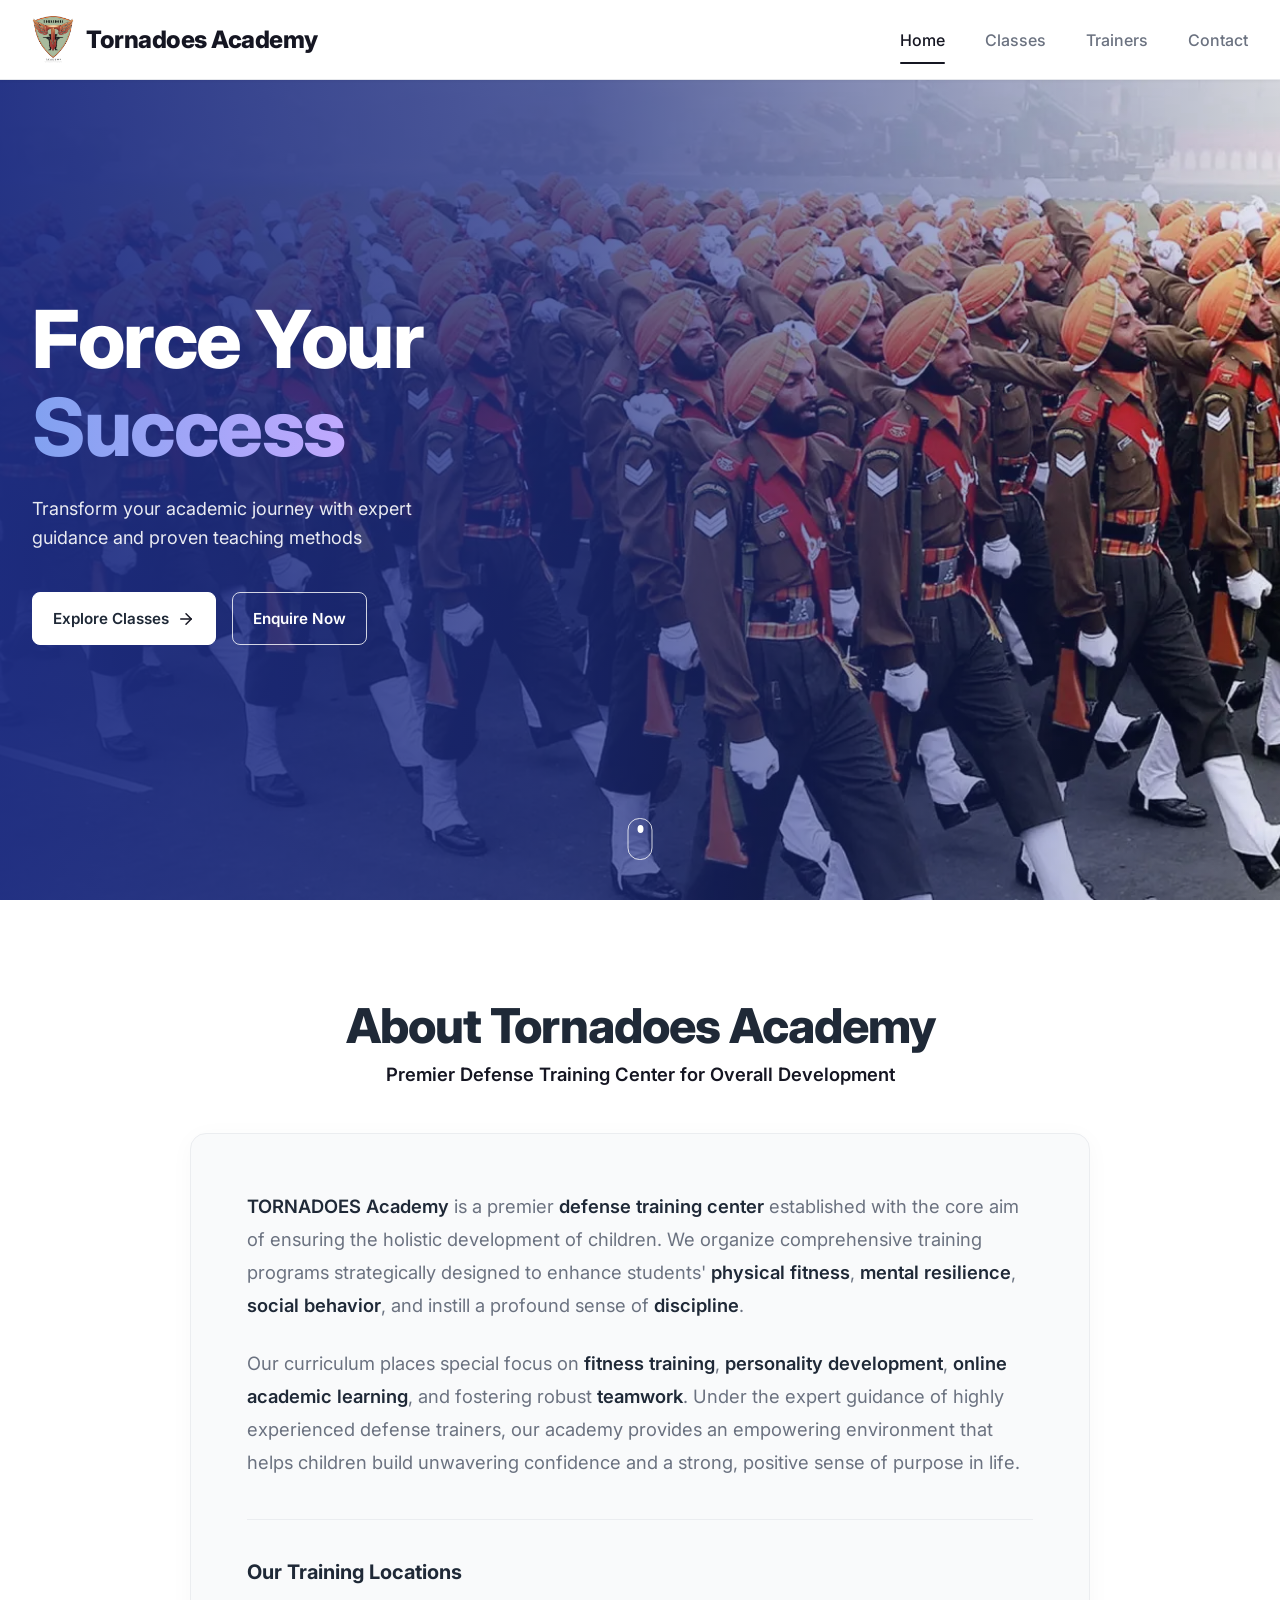
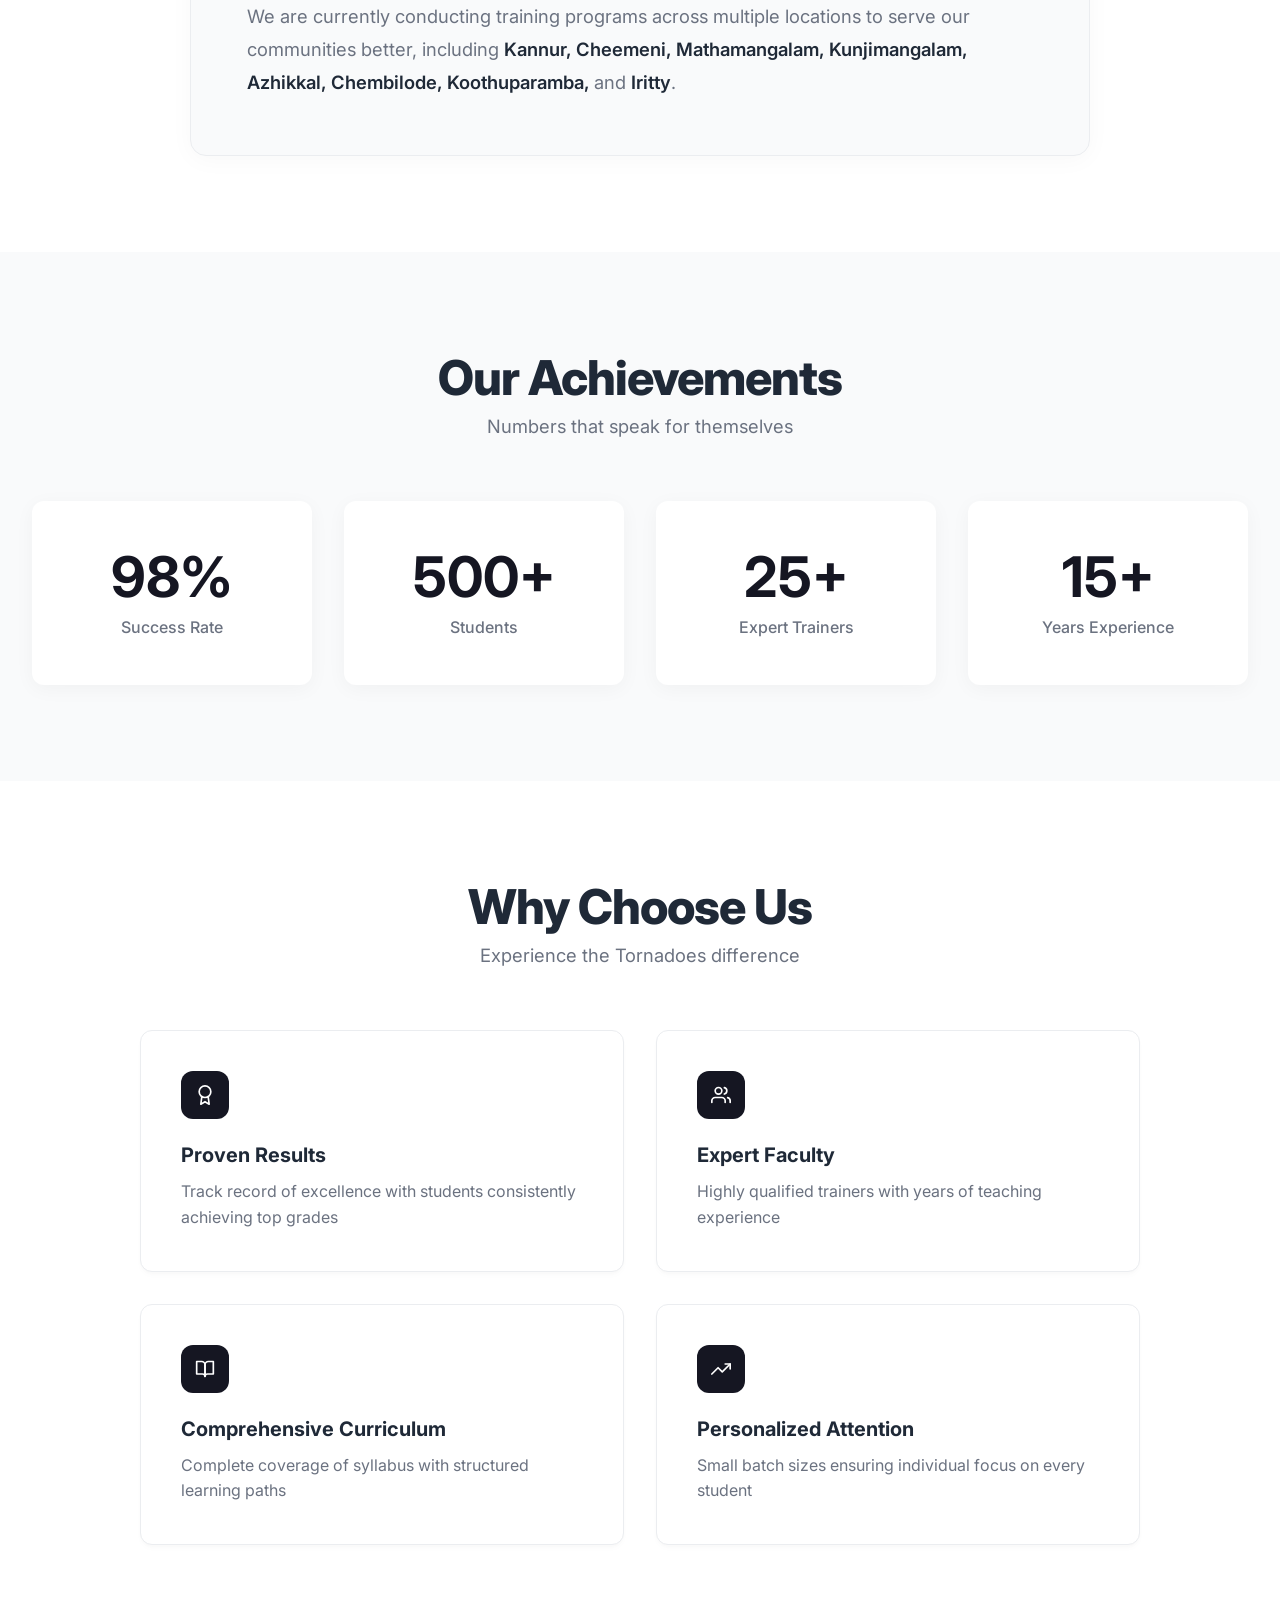
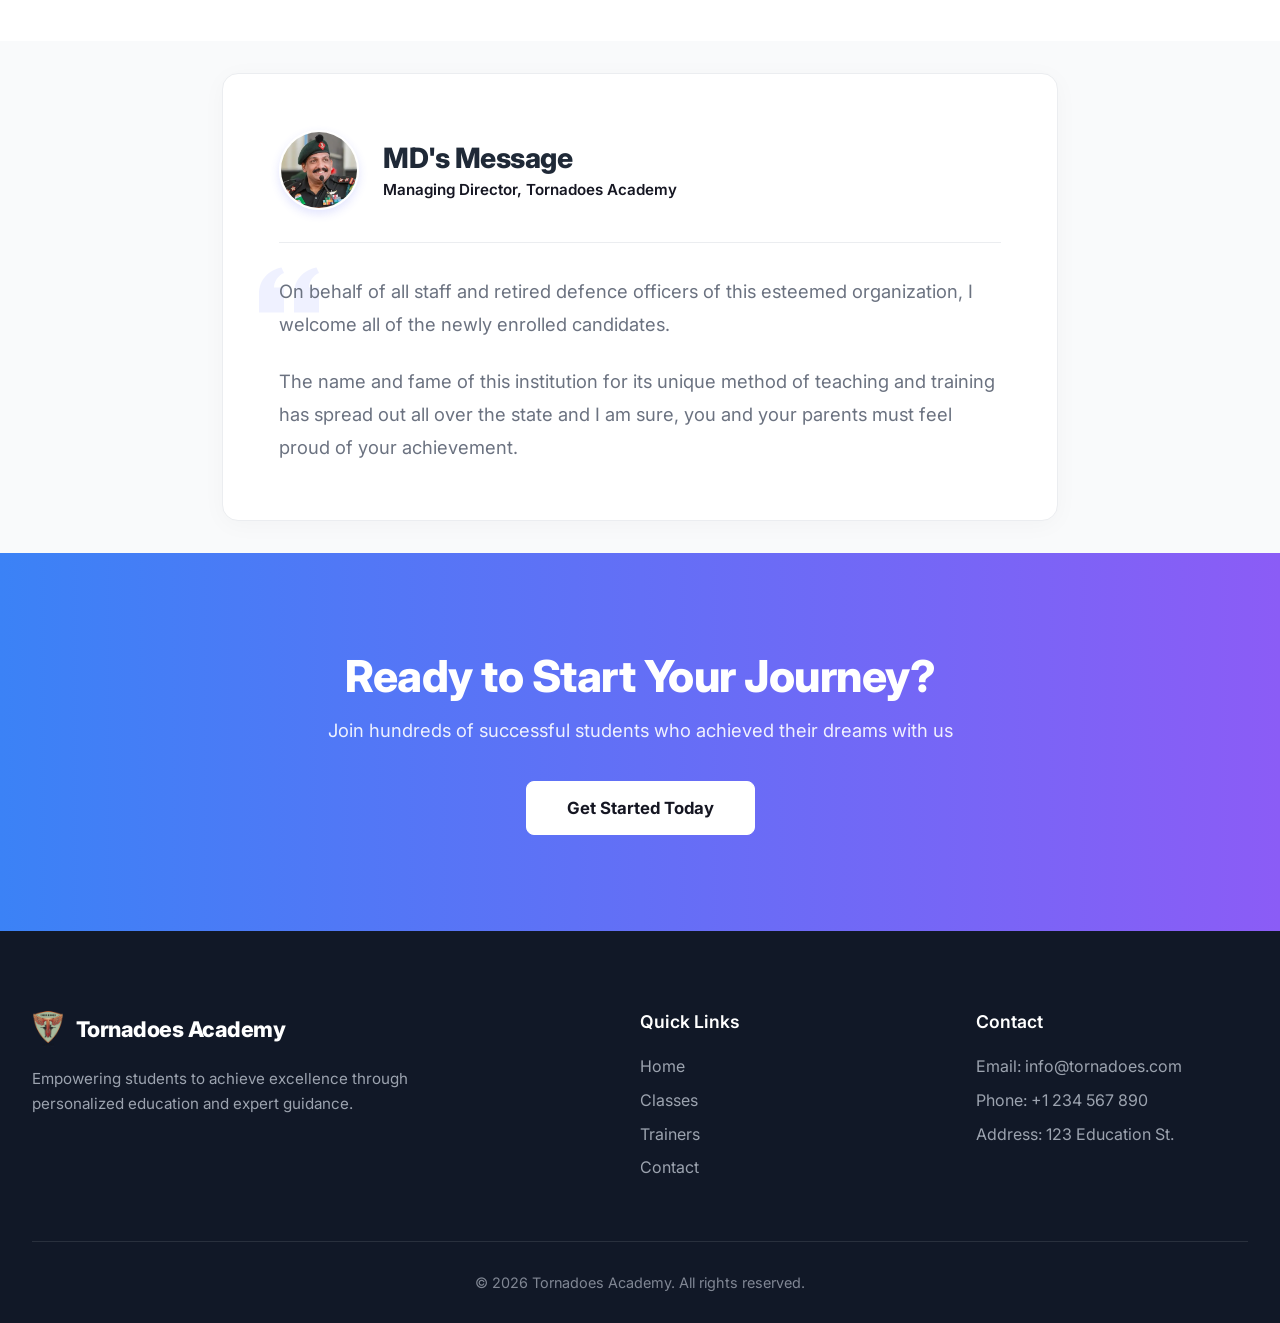
==== index.html @ a100f568 "Tornadoes academy home classes trainers pages" ====
<!DOCTYPE html>
<html lang="en">
<head>
    <meta charset="UTF-8">
    <meta name="viewport" content="width=device-width, initial-scale=1.0">
    <title>Tornadoes Academy</title>
    <link rel="shortcut icon" href="assets/images/Tornadoes-logo.png" type="image/x-icon">
    <!-- Google Fonts for modern typography -->
    <link href="https://fonts.googleapis.com/css2?family=Inter:wght@400;500;600;700&display=swap" rel="stylesheet">
    <link rel="stylesheet" href="assets/css/style.css">
</head>
<body>
    <header class="header">
        <div class="header-container">
            <!-- Logo Section -->
            <a href="#" class="logo">
                <img src="assets/images/Tornadoes-logo.png" alt="Tornadoes Academy Logo" class="logo-img">
                <span class="logo-text">Tornadoes Academy</span>
            </a>

            <!-- Navigation -->
            <nav class="nav-menu">
                <a href="/" class="nav-link active">Home</a>
                <a href="/classes.html" class="nav-link">Classes</a>
                <a href="/trainers.html" class="nav-link">Trainers</a>
                <a href="/contact.html" class="nav-link">Contact</a>
            </nav>

            <!-- Mobile Toggle -->
            <button class="mobile-menu-toggle" aria-label="Toggle Menu">
                <svg xmlns="http://www.w3.org/2000/svg" width="24" height="24" viewBox="0 0 24 24" fill="none" stroke="currentColor" stroke-width="2" stroke-linecap="round" stroke-linejoin="round" class="icon"><line x1="3" y1="12" x2="21" y2="12"></line><line x1="3" y1="6" x2="21" y2="6"></line><line x1="3" y1="18" x2="21" y2="18"></line></svg>
            </button>
        </div>
    </header>
    <main>
        <!-- Hero Section -->
        <section class="hero" style="background-image: linear-gradient(to right, rgba(30, 45, 130, 0.96) 0%, rgba(30, 45, 130, 0.75) 45%, rgba(30, 45, 130, 0.1) 100%), url('assets/images/home-banner.webp');">
            <div class="hero-container">
                <div class="hero-content">
                    <h1 class="hero-title">
                        Force Your<br>
                        <span class="text-gradient">Success</span>
                    </h1>
                    <p class="hero-subtitle">
                        Transform your academic journey with expert<br>
                        guidance and proven teaching methods
                    </p>
                    <div class="hero-actions">
                        <a href="#" class="btn btn-white">
                            Explore Classes
                            <svg xmlns="http://www.w3.org/2000/svg" width="18" height="18" viewBox="0 0 24 24" fill="none" stroke="currentColor" stroke-width="2" stroke-linecap="round" stroke-linejoin="round" class="icon"><path d="M5 12h14"/><path d="m12 5 7 7-7 7"/></svg>
                        </a>
                        <a href="#" class="btn btn-outline-white">Enquire Now</a>
                    </div>
                </div>
            </div>
            <div class="scroll-indicator">
                <div class="mouse"></div>
            </div>
        </section>

        <!-- About Us Section -->
        <section class="about-us" id="about">
            <div class="about-container">
                <div class="about-content">
                    <div class="about-header">
                        <h2>About Tornadoes Academy</h2>
                        <p>Premier Defense Training Center for Overall Development</p>
                    </div>
                    <div class="about-text">
                        <p><strong>TORNADOES Academy</strong> is a premier <strong>defense training center</strong> established with the core aim of ensuring the holistic development of children. We organize comprehensive training programs strategically designed to enhance students' <strong>physical fitness</strong>, <strong>mental resilience</strong>, <strong>social behavior</strong>, and instill a profound sense of <strong>discipline</strong>.</p>
                        <p>Our curriculum places special focus on <strong>fitness training</strong>, <strong>personality development</strong>, <strong>online academic learning</strong>, and fostering robust <strong>teamwork</strong>. Under the expert guidance of highly experienced defense trainers, our academy provides an empowering environment that helps children build unwavering confidence and a strong, positive sense of purpose in life.</p>
                        <div class="locations-box">
                            <h3>Our Training Locations</h3>
                            <p>We are currently conducting training programs across multiple locations to serve our communities better, including <strong>Kannur, Cheemeni, Mathamangalam, Kunjimangalam, Azhikkal, Chembilode, Koothuparamba,</strong> and <strong>Iritty</strong>.</p>
                        </div>
                    </div>
                </div>
            </div>
        </section>

        <!-- Achievements Section -->
        <section class="achievements">
            <div class="achievements-container">
                <div class="achievements-header">
                    <h2>Our Achievements</h2>
                    <p>Numbers that speak for themselves</p>
                </div>
                
                <div class="stats-grid">
                    <div class="stat-card">
                        <h3><span class="counter" data-target="98">0</span>%</h3>
                        <p>Success Rate</p>
                    </div>
                    <div class="stat-card">
                        <h3><span class="counter" data-target="500">0</span>+</h3>
                        <p>Students</p>
                    </div>
                    <div class="stat-card">
                        <h3><span class="counter" data-target="25">0</span>+</h3>
                        <p>Expert Trainers</p>
                    </div>
                    <div class="stat-card">
                        <h3><span class="counter" data-target="15">0</span>+</h3>
                        <p>Years Experience</p>
                    </div>
                </div>
            </div>
        </section>

        <!-- Why Choose Us Section -->
        <section class="features">
            <div class="features-container">
                <div class="features-header">
                    <h2>Why Choose Us</h2>
                    <p>Experience the Tornadoes difference</p>
                </div>
                
                <div class="features-grid">
                    <div class="feature-card">
                        <div class="feature-icon">
                            <svg xmlns="http://www.w3.org/2000/svg" width="20" height="20" viewBox="0 0 24 24" fill="none" stroke="currentColor" stroke-width="2" stroke-linecap="round" stroke-linejoin="round"><circle cx="12" cy="8" r="7"></circle><polyline points="8.21 13.89 7 23 12 20 17 23 15.79 13.88"></polyline></svg>
                        </div>
                        <h3>Proven Results</h3>
                        <p>Track record of excellence with students consistently achieving top grades</p>
                    </div>
                    
                    <div class="feature-card">
                        <div class="feature-icon">
                            <svg xmlns="http://www.w3.org/2000/svg" width="20" height="20" viewBox="0 0 24 24" fill="none" stroke="currentColor" stroke-width="2" stroke-linecap="round" stroke-linejoin="round"><path d="M17 21v-2a4 4 0 0 0-4-4H5a4 4 0 0 0-4 4v2"></path><circle cx="9" cy="7" r="4"></circle><path d="M23 21v-2a4 4 0 0 0-3-3.87"></path><path d="M16 3.13a4 4 0 0 1 0 7.75"></path></svg>
                        </div>
                        <h3>Expert Faculty</h3>
                        <p>Highly qualified trainers with years of teaching experience</p>
                    </div>
                    
                    <div class="feature-card">
                        <div class="feature-icon">
                            <svg xmlns="http://www.w3.org/2000/svg" width="20" height="20" viewBox="0 0 24 24" fill="none" stroke="currentColor" stroke-width="2" stroke-linecap="round" stroke-linejoin="round"><path d="M2 3h6a4 4 0 0 1 4 4v14a3 3 0 0 0-3-3H2z"></path><path d="M22 3h-6a4 4 0 0 0-4 4v14a3 3 0 0 1 3-3h7z"></path></svg>
                        </div>
                        <h3>Comprehensive Curriculum</h3>
                        <p>Complete coverage of syllabus with structured learning paths</p>
                    </div>
                    
                    <div class="feature-card">
                        <div class="feature-icon">
                            <svg xmlns="http://www.w3.org/2000/svg" width="20" height="20" viewBox="0 0 24 24" fill="none" stroke="currentColor" stroke-width="2" stroke-linecap="round" stroke-linejoin="round"><polyline points="23 6 13.5 15.5 8.5 10.5 1 18"></polyline><polyline points="17 6 23 6 23 12"></polyline></svg>
                        </div>
                        <h3>Personalized Attention</h3>
                        <p>Small batch sizes ensuring individual focus on every student</p>
                    </div>
                </div>
            </div>
        </section>

        <!-- MD's Message Section -->
        <section class="md-message">
            <div class="md-container">
                <div class="md-card">
                    <div class="md-header">
                        <img src="assets/images/manesh.webp" alt="Managing Director" class="md-avatar">
                        <div class="md-title">
                            <h2>MD's Message</h2>
                            <span>Managing Director, Tornadoes Academy</span>
                        </div>
                    </div>
                    <div class="md-content">
                        <svg class="quote-icon" xmlns="http://www.w3.org/2000/svg" width="60" height="60" viewBox="0 0 24 24" fill="currentColor"><path d="M14.017 21v-7.391c0-5.704 3.731-9.57 8.983-10.609l.995 2.151c-2.432.917-3.995 3.638-3.995 5.849h4v10h-9.983zm-14.017 0v-7.391c0-5.704 3.748-9.57 9-10.609l.996 2.151c-2.433.917-3.996 3.638-3.996 5.849h3.983v10h-9.983z"/></svg>
                        <p>On behalf of all staff and retired defence officers of this esteemed organization, I welcome all of the newly enrolled candidates.</p>
                        <p>The name and fame of this institution for its unique method of teaching and training has spread out all over the state and I am sure, you and your parents must feel proud of your achievement.</p>
                    </div>
                </div>
            </div>
        </section>

        <!-- CTA Section -->
        <section class="cta">
            <div class="cta-container">
                <h2>Ready to Start Your Journey?</h2>
                <p>Join hundreds of successful students who achieved their dreams with us</p>
                <a href="#" class="btn btn-white cta-btn">Get Started Today</a>
            </div>
        </section>
    </main>

    <!-- Footer Section -->
    <footer class="footer">
        <div class="footer-container">
            <div class="footer-grid">
                <!-- Branding -->
                <div class="footer-brand">
                    <a href="index.html" class="logo footer-logo">
                        <img src="assets/images/Tornadoes-logo.png" alt="Tornadoes Academy Logo" class="logo-img">
                        <span class="logo-text">Tornadoes Academy</span>
                    </a>
                    <p class="footer-desc">Empowering students to achieve excellence through personalized education and expert guidance.</p>
                </div>

                <!-- Quick Links -->
                <div class="footer-links">
                    <h4 class="footer-heading">Quick Links</h4>
                    <ul>
                        <li><a href="/">Home</a></li>
                        <li><a href="/classes.html">Classes</a></li>
                        <li><a href="/trainers.html">Trainers</a></li>
                        <li><a href="/contact.html">Contact</a></li>
                    </ul>
                </div>

                <!-- Contact Info -->
                <div class="footer-contact">
                    <h4 class="footer-heading">Contact</h4>
                    <ul>
                        <li>Email: info@tornadoes.com</li>
                        <li>Phone: +1 234 567 890</li>
                        <li>Address: 123 Education St.</li>
                    </ul>
                </div>
            </div>

            <!-- Copyright Divider -->
            <div class="footer-bottom">
                <p>&copy; 2026 Tornadoes Academy. All rights reserved.</p>
            </div>
        </div>
    </footer>

    <!-- Javascript for animations -->
    <script src="assets/js/script.js"></script>
</body>
</html>
---- assets/css/style.css ----
/* Base Styles */
:root {
    --primary-color: #151622; /* #3b4bf9 */
    --primary-hover: #2938d8;
    --text-dark: #1f2937;
    --text-light: #6b7280;
    --bg-white: #ffffff;
    --border-color: #e5e7eb;
    --header-height: 80px;
    --font-main: 'Inter', sans-serif;
}

* {
    margin: 0;
    padding: 0;
    box-sizing: border-box;
}

body {
    font-family: var(--font-main);
    color: var(--text-dark);
    background-color: #f9fafb; /* Light background for the body */
    /* Add some padding to see the sticky effect when scrolling */
    min-height: 200vh;
}

a {
    text-decoration: none;
    color: inherit;
}

/* Header Styles */
.header {
    position: fixed;
    top: 0;
    left: 0;
    width: 100%;
    height: var(--header-height);
    background-color: var(--bg-white);
    box-shadow: 0 1px 3px rgba(0, 0, 0, 0.05); /* Subtle shadow like in the image */
    z-index: 1000;
    border-bottom: 1px solid var(--border-color);
}

.header-container {
    max-width: 1280px;
    margin: 0 auto;
    padding: 0 2rem;
    height: 100%;
    display: flex;
    align-items: center;
    justify-content: space-between;
}

/* Logo */
.logo {
    display: flex;
    align-items: center;
    gap: 12px;
}

.logo-img {
    height: 48px;
    width: auto;
    border-radius: 8px; /* Soft edges for logo container if needed */
    object-fit: contain;
}

.logo-text {
    font-size: 1.5rem;
    font-weight: 800;
    color: var(--primary-color);
    letter-spacing: -0.5px;
}

/* Navigation Menu */
.nav-menu {
    display: flex;
    align-items: center;
    gap: 2.5rem;
}

.nav-link {
    font-size: 1rem;
    font-weight: 500;
    color: var(--text-light);
    position: relative;
    padding: 0.5rem 0;
    transition: color 0.2s ease;
}

.nav-link:hover {
    color: var(--text-dark);
}

.nav-link.active {
    color: var(--primary-color);
}

.nav-link.active::after {
    content: '';
    position: absolute;
    bottom: -6px; /* Offset for the underline as seen in the image */
    left: 0;
    width: 100%;
    height: 2px;
    background-color: var(--primary-color);
    border-radius: 2px;
}

/* Header Actions */
.header-actions {
    display: flex;
    align-items: center;
    gap: 1rem;
}

/* Buttons */
.btn {
    display: inline-flex;
    align-items: center;
    justify-content: center;
    padding: 1rem 1.25rem;
    font-size: 0.95rem;
    font-weight: 600;
    border-radius: 8px;
    transition: all 0.2s ease;
    cursor: pointer;
    gap: 8px; /* space between icon and text */
}

.btn-primary {
    background-color: var(--primary-color);
    color: white;
    border: 1px solid var(--primary-color);
    box-shadow: 0 2px 4px rgba(59, 75, 249, 0.2);
}

.btn-primary:hover {
    background-color: var(--primary-hover);
    border-color: var(--primary-hover);
    transform: translateY(-1px);
    box-shadow: 0 4px 6px rgba(59, 75, 249, 0.3);
}

.btn-outline {
    background-color: transparent;
    color: var(--primary-color);
    border: 1px solid var(--primary-color);
}

.btn-outline:hover {
    background-color: rgba(59, 75, 249, 0.05); /* Light blue tint */
}

.icon {
    display: inline-block;
}

/* ==================== PAGE HEADER SECTION ==================== */
.page-header {
    margin-top: var(--header-height);
    padding: 6rem 0 5rem;
    background-color: #f9fafb;
    text-align: center;
}

.page-header-container {
    max-width: 1280px;
    margin: 0 auto;
    padding: 0 2rem;
}

.page-title {
    font-size: 3.5rem;
    font-weight: 800;
    color: var(--primary-color);
    margin-bottom: 0.75rem;
    letter-spacing: -1px;
}

.page-subtitle {
    font-size: 1.15rem;
    color: var(--text-light);
    margin-bottom: 2rem;
}

.breadcrumb {
    display: inline-flex;
    align-items: center;
    gap: 0.75rem;
    font-size: 0.85rem;
    font-weight: 600;
    letter-spacing: 0.5px;
    text-transform: uppercase;
}

.breadcrumb a {
    color: #f97316; /* Orange color */
    transition: color 0.2s ease;
}

.breadcrumb a:hover {
    color: #ea580c;
}

.breadcrumb .separator {
    color: var(--text-light);
    font-size: 1.25rem;
    line-height: 1;
    margin: 0 0.25rem;
}

.breadcrumb .current {
    color: var(--primary-color);
}

/* ==================== PAGE BANNER SECTION ==================== */
.page-banner {
    margin-top: var(--header-height);
    padding: 8rem 0;
    position: relative;
    background-size: cover;
    background-position: center;
    background-repeat: no-repeat;
    text-align: center;
    color: white;
}

.page-banner-container {
    max-width: 1280px;
    margin: 0 auto;
    padding: 0 2rem;
    position: relative;
    z-index: 1;
    text-align: start;
}

.page-banner-title {
    font-size: 4rem;
    font-weight: 800;
    margin-bottom: 0.75rem;
    letter-spacing: -1px;
}

.page-banner-subtitle {
    font-size: 1.25rem;
    font-weight: 400;
    color: rgba(255, 255, 255, 0.9);
}

/* ==================== TRAINER STATS SECTION ==================== */
.trainer-stats {
    background: linear-gradient(90deg, #3b82f6, #8b5cf6);
    padding: 4.5rem 0;
    color: white;
}

.trainer-stats-container {
    max-width: 1000px;
    margin: 0 auto;
    padding: 0 2rem;
}

.stats-grid-3 {
    display: grid;
    grid-template-columns: repeat(3, 1fr);
    gap: 2rem;
    text-align: center;
}

.stat-item {
    display: flex;
    flex-direction: column;
    align-items: center;
}

.stat-icon-wrapper {
    width: 64px;
    height: 64px;
    border-radius: 50%;
    background-color: rgba(255, 255, 255, 0.2);
    display: flex;
    align-items: center;
    justify-content: center;
    margin-bottom: 1.25rem;
}

.stat-icon-wrapper svg {
    color: white;
}

.stat-item h3 {
    font-size: 3rem;
    font-weight: 800;
    margin-bottom: 0.25rem;
    line-height: 1;
}

.stat-item p {
    font-size: 1rem;
    font-weight: 500;
    color: rgba(255, 255, 255, 0.9);
}

/* ==================== FACULTY SECTION ==================== */
.faculty-section {
    padding: 6rem 0;
    background-color: #f9fafb;
}

.faculty-container {
    max-width: 1280px;
    margin: 0 auto;
    padding: 0 2rem;
}

.faculty-header {
    text-align: center;
    margin-bottom: 4rem;
}

.faculty-header h2 {
    font-size: 3rem;
    font-weight: 800;
    color: var(--text-dark);
    margin-bottom: 0.5rem;
    letter-spacing: -1px;
}

.faculty-header p {
    font-size: 1.15rem;
    color: var(--text-light);
}

.faculty-grid {
    display: grid;
    grid-template-columns: repeat(3, 1fr);
    gap: 2.5rem;
}

.faculty-card {
    background-color: #ffffff;
    border-radius: 12px;
    overflow: hidden;
    box-shadow: 0 4px 20px rgba(0, 0, 0, 0.05);
    border: 1px solid #ebedf0;
    transition: transform 0.3s ease, box-shadow 0.3s ease;
}

.faculty-card:hover {
    transform: translateY(-5px);
    box-shadow: 0 10px 25px rgba(0, 0, 0, 0.08);
}

.faculty-image-wrapper {
    position: relative;
    height: 240px;
    width: 100%;
}

.faculty-image-wrapper img {
    width: 100%;
    height: 100%;
    object-fit: cover;
}

.image-overlay {
    position: absolute;
    bottom: 0;
    left: 0;
    width: 100%;
    height: 50%;
    background: linear-gradient(to top, rgba(0,0,0,0.6) 0%, rgba(0,0,0,0) 100%);
}

.subject-badge {
    position: absolute;
    bottom: 1.25rem;
    left: 1.5rem;
    background-color: #ffffff;
    color: var(--primary-color);
    padding: 0.35rem 1rem;
    border-radius: 20px;
    font-size: 0.85rem;
    font-weight: 600;
    z-index: 10;
}

.faculty-info {
    padding: 2rem 1.5rem;
}

.faculty-info h3 {
    font-size: 1.35rem;
    font-weight: 800;
    color: var(--text-dark);
    margin-bottom: 0.25rem;
}

.faculty-info .qualification {
    font-size: 0.9rem;
    color: var(--text-light);
    margin-bottom: 1.5rem;
}

.faculty-highlights {
    list-style: none;
    display: flex;
    flex-direction: column;
    gap: 0.75rem;
}

.faculty-highlights li {
    display: flex;
    align-items: flex-start;
    gap: 0.75rem;
}

.highlight-icon {
    color: var(--primary-color);
    margin-top: 2px;
    flex-shrink: 0;
}

.faculty-highlights span {
    font-size: 0.85rem;
    color: var(--text-light);
}

/* ==================== COURSES SECTION ==================== */
.courses-section {
    padding: 4rem 0 6rem;
    background-color: #ffffff;
}

.courses-container {
    max-width: 1000px;
    margin: 0 auto;
    padding: 0 2rem;
}

.course-card {
    background-color: #ffffff;
    border-radius: 12px;
    padding: 3.5rem;
    box-shadow: 0 4px 25px 0px rgb(0 0 0 / 12%);
}

.course-title {
    font-size: 1.75rem;
    font-weight: 800;
    color: var(--text-dark);
    margin-bottom: 0.5rem;
}

.course-subtitle {
    font-size: 1rem;
    color: var(--text-light);
    margin-bottom: 2rem;
}

.course-highlight {
    background-color: #f0f7ff;
    border-left: 3px solid #3b82f6;
    padding: 1.5rem 2rem;
    border-radius: 4px 8px 8px 4px;
    margin-bottom: 3rem;
}

.course-highlight p {
    font-style: italic;
    color: var(--text-dark);
    font-size: 0.95rem;
    line-height: 1.7;
}

.course-details-wrapper {
    background-color: #f9fafb;
    border-radius: 12px;
    padding: 2.5rem;
    border: 1px solid #ebedf0;
}

.details-tab {
    margin-bottom: 2rem;
}

.details-tab h3 {
    display: inline-block;
    font-size: 1.15rem;
    font-weight: 700;
    color: var(--text-dark);
    padding-bottom: 0.5rem;
    border-bottom: 2px solid #ea580c; /* Orange border */
}

.details-content {
    display: flex;
    flex-direction: column;
    gap: 1rem;
}

.detail-item {
    background-color: #ffffff;
    border: 1px solid #ebedf0;
    border-radius: 8px;
    padding: 1.5rem;
    box-shadow: 0 2px 8px rgba(0,0,0,0.01);
}

.detail-item .primary-detail {
    font-size: 0.95rem;
    color: var(--text-dark);
    margin-bottom: 0.75rem;
}

.detail-item .primary-detail strong {
    color: #3b82f6; /* Blue text */
}

.detail-item .secondary-detail {
    font-size: 0.85rem;
    color: var(--text-light);
    padding-left: 1.25rem;
    border-left: 2px solid #e5e7eb;
}

/* ==================== ELIGIBILITY SECTION ==================== */
.eligibility-section {
    padding: 2rem 0;
    background-color: #f9fafb;
}

.eligibility-container {
    max-width: 1000px;
    margin: 0 auto;
    padding: 0 2rem;
}

.eligibility-category {
    margin-bottom: 4rem;
}

.category-header {
    display: flex;
    align-items: center;
    margin-bottom: 1.5rem;
}

.category-header h2 {
    font-size: 2rem;
    font-weight: 800;
    color: #ea580c; /* Orange color */
    padding-left: 1.25rem;
    position: relative;
    letter-spacing: -0.5px;
}

.category-header h2::before {
    content: '';
    position: absolute;
    left: 0;
    top: 50%;
    transform: translateY(-50%);
    height: 70%;
    width: 4px;
    background-color: #ea580c;
    border-radius: 2px;
}

.table-responsive {
    width: 100%;
    overflow-x: auto;
    background-color: #ffffff;
    border-radius: 12px;
    box-shadow: 0 4px 25px 0px rgb(0 0 0 / 12%);
    border: 1px solid #ebedf0;
}

.eligibility-table {
    width: 100%;
    border-collapse: collapse;
    min-width: 700px;
}

.eligibility-table th {
    background-color: #f97316; /* Orange header background */
    color: #ffffff;
    text-align: left;
    padding: 1.25rem 1.5rem;
    font-weight: 600;
    font-size: 0.95rem;
}

.eligibility-table th:first-child {
    border-top-left-radius: 12px;
    width: 30%;
}

.eligibility-table th:last-child {
    border-top-right-radius: 12px;
}

.eligibility-table td {
    padding: 1.25rem 1.5rem;
    border-bottom: 1px solid #ebedf0;
    color: var(--text-dark);
    font-size: 0.8rem;
    background-color: #ffffff;
}

.eligibility-table tbody tr:last-child td {
    border-bottom: none;
}

.eligibility-table tbody tr:last-child td:first-child {
    border-bottom-left-radius: 12px;
}

.eligibility-table tbody tr:last-child td:last-child {
    border-bottom-right-radius: 12px;
}

.eligibility-table td strong {
    font-weight: 700;
    color: var(--text-dark);
}

.eligibility-table td span {
    color: var(--text-light);
    font-size: 0.85rem;
}

/* ==================== MEDICAL SECTION ==================== */
.medical-section {
    padding: 3rem 0;
    background-color: #ffffff;
}

.medical-container {
    max-width: 1000px;
    margin: 0 auto;
    padding: 0 2rem;
}

.medical-header h2 {
    color: var(--text-dark);
}

.medical-header h2::before {
    background-color: #3b82f6; /* Blue bar */
}

.medical-card {
    background-color: #ffffff;
    border-radius: 12px;
    padding: 3rem;
    box-shadow: 0 4px 25px 0px rgb(0 0 0 / 12%);
    border: 1px solid #ebedf0;
}

.medical-list {
    list-style: none;
    display: flex;
    flex-direction: column;
    gap: 1.5rem;
}

.medical-list li {
    display: flex;
    align-items: flex-start;
    gap: 1.25rem;
}

.list-number {
    display: flex;
    align-items: center;
    justify-content: center;
    width: 36px;
    height: 36px;
    min-width: 36px;
    background-color: #3b4bf9; /* Primary blue color */
    color: #ffffff;
    border-radius: 50%;
    font-size: 1rem;
    font-weight: 600;
}

.medical-list p {
    font-size: 0.95rem;
    color: var(--text-dark);
    line-height: 1.6;
    margin-top: 6px;
}

/* ==================== HERO SECTION ==================== */
.hero {
    position: relative;
    width: 100%;
    min-height: calc(100vh - var(--header-height));
    margin-top: var(--header-height);
    background-size: cover;
    background-position: center;
    background-repeat: no-repeat;
    display: flex;
    align-items: center;
}

.hero-container {
    max-width: 1280px;
    margin: 0 auto;
    padding: 0 2rem;
    width: 100%;
    position: relative;
}

.hero-content {
    max-width: 650px;
    color: white;
    /* Move slightly up to balance the scroll indicator visually */
    transform: translateY(-20px);
}

.hero-badge {
    display: inline-block;
    padding: 0.5rem 1.25rem;
    background-color: rgba(255, 255, 255, 0.15);
    border-radius: 20px;
    font-size: 0.85rem;
    font-weight: 500;
    margin-bottom: 2rem;
    backdrop-filter: blur(4px);
    -webkit-backdrop-filter: blur(4px);
    border: 1px solid rgba(255, 255, 255, 0.1);
}

.hero-title {
    font-size: 5rem;
    line-height: 1.1;
    font-weight: 800;
    margin-bottom: 1.5rem;
    letter-spacing: -1.5px;
}

.text-gradient {
    /* Gentle light blue to soft purple gradient for "Success" */
    background: linear-gradient(90deg, #81a1f0, #c0a9fe);
    -webkit-background-clip: text;
    -webkit-text-fill-color: transparent;
    background-clip: text;
}

.hero-subtitle {
    font-size: 1.125rem;
    line-height: 1.6;
    color: rgba(255, 255, 255, 0.9);
    margin-bottom: 2.5rem;
    font-weight: 400;
}

.hero-actions {
    display: flex;
    align-items: center;
    gap: 1rem;
}

/* Hero Variant Buttons */
.btn-white {
    background-color: white;
    color: var(--text-dark);
    border: 1px solid white;
}

.btn-white:hover {
    background-color: #f3f4f6;
    border-color: #f3f4f6;
    transform: translateY(-2px);
    box-shadow: 0 4px 12px rgba(0, 0, 0, 0.1);
}

.btn-white .icon {
    color: var(--primary-color);
    transition: transform 0.2s ease;
}

.btn-white:hover .icon {
    transform: translateX(4px);
}

.btn-outline-white {
    background-color: transparent;
    color: white;
    border: 1px solid rgba(255, 255, 255, 0.8);
}

.btn-outline-white:hover {
    background-color: white;
    border-color: white;
    color: var(--text-dark);
}

/* Scroll Mouse Indicator */
.scroll-indicator {
    position: absolute;
    bottom: 2.5rem;
    left: 50%;
    transform: translateX(-50%);
    display: flex;
    justify-content: center;
}

.mouse {
    width: 25px;
    height: 42px;
    border: 1.5px solid rgba(255, 255, 255, 0.8);
    border-radius: 12px;
    position: relative;
    animation: bounce 2s infinite;
}

.mouse::before {
    content: '';
    position: absolute;
    top: 6px;
    left: 50%;
    transform: translateX(-50%);
    width: 6px;
    height: 8px;
    background-color: rgba(255, 255, 255, 1);
    border-radius: 50%;
    animation: scroll 2s infinite cubic-bezier(0.15, 0.41, 0.69, 0.94);
}

@keyframes scroll {
    0% { transform: translate(-50%, 0); opacity: 1; }
    50% { transform: translate(-50%, 5px); opacity: 0.5; }
    100% { transform: translate(-50%, 0); opacity: 1; }
}

@keyframes bounce {
    0% { transform: translateY(0); }
    50% { transform: translateY(5px); }
    100% { transform: translateY(0); }
}

/* ==================== ABOUT US SECTION ==================== */
.about-us {
    padding: 6rem 0;
    background-color: #ffffff;
}

.about-container {
    max-width: 1280px;
    margin: 0 auto;
    padding: 0 2rem;
    width: 100%;
}

.about-content {
    max-width: 900px;
    margin: 0 auto;
}

.about-header {
    text-align: center;
    margin-bottom: 3rem;
}

.about-header h2 {
    font-size: 3rem;
    font-weight: 800;
    color: var(--text-dark);
    margin-bottom: 0.5rem;
    letter-spacing: -1px;
}

.about-header p {
    font-size: 1.15rem;
    color: var(--primary-color);
    font-weight: 600;
}

.about-text {
    background-color: #f9fafb;
    border-radius: 16px;
    padding: 3.5rem;
    border: 1px solid #ebedf0;
    box-shadow: 0 4px 25px rgba(0, 0, 0, 0.03);
}

.about-text p {
    font-size: 1.15rem;
    color: var(--text-light);
    line-height: 1.8;
    margin-bottom: 1.5rem;
}

.about-text strong {
    color: var(--text-dark);
    font-weight: 600;
}

.locations-box {
    margin-top: 2.5rem;
    padding-top: 2.5rem;
    border-top: 1px solid #ebedf0;
}

.locations-box h3 {
    font-size: 1.25rem;
    color: var(--text-dark);
    margin-bottom: 1rem;
    font-weight: 700;
}

.locations-box p {
    margin-bottom: 0;
}

/* ==================== ACHIEVEMENTS SECTION ==================== */
.achievements {
    padding: 6rem 0;
}

.achievements-container {
    max-width: 1280px;
    margin: 0 auto;
    padding: 0 2rem;
    width: 100%;
}

.achievements-header {
    text-align: center;
    margin-bottom: 4rem;
}

.achievements-header h2 {
    font-size: 3rem;
    font-weight: 800;
    color: var(--text-dark);
    margin-bottom: 0.5rem;
    letter-spacing: -1px;
}

.achievements-header p {
    font-size: 1.15rem;
    color: var(--text-light);
}

.stats-grid {
    display: grid;
    grid-template-columns: repeat(4, 1fr);
    gap: 2rem;
}

.stat-card {
    background-color: #ffffff;
    border-radius: 12px;
    padding: 3rem 2rem;
    text-align: center;
    box-shadow: 0 4px 20px rgba(0, 0, 0, 0.04);
    transition: transform 0.3s ease, box-shadow 0.3s ease;
}

.stat-card:hover {
    transform: translateY(-5px);
    box-shadow: 0 10px 30px rgba(0, 0, 0, 0.08);
}

.stat-card h3 {
    font-size: 3.5rem;
    font-weight: 700;
    color: var(--primary-color);
    margin-bottom: 0.75rem;
    line-height: 1;
}

.stat-card p {
    font-size: 1rem;
    color: var(--text-light);
    font-weight: 500;
}

/* ==================== FEATURES SECTION ==================== */
.features {
    padding: 6rem 0;
    background-color: #ffffff;
}

.features-container {
    max-width: 1280px;
    margin: 0 auto;
    padding: 0 2rem;
    width: 100%;
}

.features-header {
    text-align: center;
    margin-bottom: 4rem;
}

.features-header h2 {
    font-size: 3rem;
    font-weight: 800;
    color: var(--text-dark);
    margin-bottom: 0.5rem;
    letter-spacing: -1px;
}

.features-header p {
    font-size: 1.15rem;
    color: var(--text-light);
}

.features-grid {
    display: grid;
    grid-template-columns: repeat(2, 1fr);
    gap: 2rem;
    max-width: 1000px;
    margin: 0 auto;
}

.feature-card {
    background-color: #ffffff;
    border: 1px solid #ebedf0;
    border-radius: 12px;
    padding: 2.5rem;
    box-shadow: 0 4px 6px -1px rgba(0, 0, 0, 0.02), 0 2px 4px -1px rgba(0, 0, 0, 0.02);
    transition: transform 0.3s ease, box-shadow 0.3s ease;
}

.feature-card:hover {
    transform: translateY(-5px);
    box-shadow: 0 10px 15px -3px rgba(0, 0, 0, 0.05), 0 4px 6px -2px rgba(0, 0, 0, 0.02);
}

.feature-icon {
    width: 48px;
    height: 48px;
    background-color: var(--primary-color);
    color: white;
    border-radius: 12px;
    display: flex;
    align-items: center;
    justify-content: center;
    margin-bottom: 1.5rem;
}

.feature-card h3 {
    font-size: 1.25rem;
    font-weight: 700;
    color: var(--text-dark);
    margin-bottom: 0.75rem;
}

.feature-card p {
    font-size: 1rem;
    color: var(--text-light);
    line-height: 1.6;
}

/* ==================== MD'S MESSAGE SECTION ==================== */
.md-message {
    padding: 2rem 0;
    background-color: #f9fafb; /* Separation from white features section */
}

.md-container {
    max-width: 900px;
    margin: 0 auto;
    padding: 0 2rem;
}

.md-card {
    background-color: #ffffff;
    border-radius: 16px;
    padding: 3.5rem;
    box-shadow: 0 4px 25px rgba(0, 0, 0, 0.03);
    border: 1px solid #ebedf0;
}

.md-header {
    display: flex;
    align-items: center;
    gap: 1.5rem;
    margin-bottom: 2rem;
    border-bottom: 1px solid #ebedf0;
    padding-bottom: 2rem;
}

.md-avatar {
    width: 80px;
    height: 80px;
    border-radius: 50%;
    object-fit: cover;
    box-shadow: 0 4px 10px rgba(59, 75, 249, 0.15);
    border: 2px solid white;
}

.md-title h2 {
    font-size: 1.75rem;
    font-weight: 800;
    color: var(--text-dark);
    margin-bottom: 0.25rem;
    letter-spacing: -0.5px;
}

.md-title span {
    font-size: 0.95rem;
    color: var(--primary-color);
    font-weight: 600;
}

.md-content {
    position: relative;
}

.quote-icon {
    position: absolute;
    top: -15px;
    left: -20px;
    color: rgba(59, 75, 249, 0.08);
    z-index: 0;
}

.md-content p {
    font-size: 1.15rem;
    color: var(--text-light);
    line-height: 1.8;
    margin-bottom: 1.5rem;
    position: relative;
    z-index: 1;
}

.md-content p:last-child {
    margin-bottom: 0;
}

/* ==================== CTA SECTION ==================== */
.cta {
    padding: 6rem 0;
    /* Vibrant blue-purple gradient */
    background: linear-gradient(90deg, #3b82f6, #8b5cf6);
    color: white;
    text-align: center;
}

.cta-container {
    max-width: 800px;
    margin: 0 auto;
    padding: 0 2rem;
}

.cta h2 {
    font-size: 2.75rem;
    font-weight: 800;
    margin-bottom: 1rem;
    letter-spacing: -0.5px;
}

.cta p {
    font-size: 1.15rem;
    margin-bottom: 2.5rem;
    color: rgba(255, 255, 255, 0.9);
}

.cta-btn {
    border-radius: 8px;
    padding: 1rem 2.5rem;
    font-weight: 700;
    font-size: 1.05rem;
    display: inline-flex;
    color: var(--primary-color);
}

.cta-btn:hover {
    transform: translateY(-3px);
    box-shadow: 0 10px 15px -3px rgba(0, 0, 0, 0.2);
}

.cta-orange {
    background: linear-gradient(90deg, #ea580c, #dc2626); /* Orange to Red */
}

.cta-orange .cta-btn {
    color: #ea580c;
}

.cta-orange .btn-white .icon {
    color: #ea580c;
}

/* ==================== CTA LIGHT SECTION ==================== */
.cta-light {
    padding: 6rem 0;
    background-color: #ffffff;
    text-align: center;
}

.cta-light-container {
    max-width: 800px;
    margin: 0 auto;
    padding: 0 2rem;
}

.cta-light h2 {
    font-size: 2.75rem;
    font-weight: 800;
    color: var(--text-dark);
    margin-bottom: 1rem;
    letter-spacing: -0.5px;
}

.cta-light p {
    font-size: 1.15rem;
    color: var(--text-light);
    margin-bottom: 2.5rem;
}

.btn-gradient {
    background: linear-gradient(90deg, #3b82f6, #8b5cf6);
    color: white;
    border: none;
    box-shadow: 0 4px 15px rgba(59, 130, 246, 0.3);
}

.btn-gradient:hover {
    box-shadow: 0 6px 20px rgba(59, 130, 246, 0.4);
    color: white; /* Keep white on hover */
}

/* ==================== FOOTER SECTION ==================== */
.footer {
    background-color: #111827; /* very dark slate base */
    color: #9ca3af; /* muted gray */
    padding-top: 5rem;
}

.footer-container {
    max-width: 1280px;
    margin: 0 auto;
    padding: 0 2rem;
}

.footer-grid {
    display: grid;
    grid-template-columns: 2fr 1fr 1fr;
    gap: 4rem;
    padding-bottom: 4rem;
    border-bottom: 1px solid rgba(255, 255, 255, 0.1);
}

.footer-brand {
    display: flex;
    flex-direction: column;
}

.footer-logo {
    display: inline-flex;
    align-items: center;
    gap: 12px;
    margin-bottom: 1.25rem;
}

.footer-logo .logo-img {
    height: 36px;
}

.footer-logo .logo-text {
    font-size: 1.35rem;
    font-weight: 800;
    color: white;
    letter-spacing: -0.5px;
}

.footer-desc {
    font-size: 0.95rem;
    line-height: 1.6;
    max-width: 85%;
}

.footer-heading {
    color: white;
    font-size: 1.1rem;
    font-weight: 600;
    margin-bottom: 1.5rem;
}

.footer-links ul,
.footer-contact ul {
    list-style: none;
    display: flex;
    flex-direction: column;
    gap: 0.85rem;
}

.footer a {
    transition: color 0.2s ease;
    color: inherit;
}

.footer a:hover {
    color: white;
}

.footer-bottom {
    padding: 2rem 0;
    text-align: center;
    font-size: 0.9rem;
    color: rgba(156, 163, 175, 0.8);
}

/* Mobile Menu Toggle (hidden on desktop) */
.mobile-menu-toggle {
    display: none;
    background: none;
    border: none;
    color: var(--text-dark);
    cursor: pointer;
    padding: 0.5rem;
    margin-left: auto; /* push it right if actions are hidden */
}

/* Responsive */
@media (max-width: 900px) {
    .mobile-menu-toggle {
        display: block;
    }

    .nav-menu {
        position: absolute;
        top: var(--header-height);
        left: 0;
        width: 100%;
        background-color: var(--bg-white);
        flex-direction: column;
        align-items: flex-start;
        padding: 1.5rem 2rem;
        box-shadow: 0 4px 6px -1px rgba(0, 0, 0, 0.1);
        gap: 1.5rem;
        
        /* Hidden state */
        transform: translateY(-10px);
        opacity: 0;
        visibility: hidden;
        transition: all 0.3s ease;
        border-top: 1px solid var(--border-color);
    }

    .nav-menu.active {
        transform: translateY(0);
        opacity: 1;
        visibility: visible;
    }

    .nav-link.active::after {
        display: none; /* remove absolute underline on mobile block design */
    }
    .about-text {
        padding: 2.5rem;
    }
    .stats-grid {
        grid-template-columns: repeat(2, 1fr);
        gap: 1.5rem;
    }
    .features-grid {
        grid-template-columns: 1fr;
    }
    .md-card {
        padding: 2.5rem;
    }
    .md-header {
        flex-direction: column;
        text-align: center;
        gap: 1rem;
    }
    .footer-grid {
        grid-template-columns: 1fr 1fr;
        gap: 3rem;
    }
    .footer-brand {
        grid-column: span 2;
    }
    .footer-desc {
        max-width: 100%;
    }
    .faculty-grid {
        grid-template-columns: repeat(2, 1fr);
    }
}

@media (max-width: 600px) {
    .header-actions {
        display: none;
    }
    
    .header-container {
        padding: 0 1rem;
    }

    .stats-grid {
        grid-template-columns: 1fr;
    }

    .achievements-header h2, .features-header h2 {
        font-size: 2.25rem;
    }
    
    .cta h2 {
        font-size: 2rem;
    }

    .footer-grid {
        grid-template-columns: 1fr;
        gap: 2.5rem;
    }
    
    .footer-brand {
        grid-column: span 1;
    }
    .course-card {
        padding: 1.5rem;
    }
    .course-details-wrapper{
        padding: 1.5rem 1rem;
    }
    .stats-grid-3 {
        grid-template-columns: 1fr;
        gap: 3rem;
    }
    .faculty-grid {
        grid-template-columns: 1fr;
    }
}
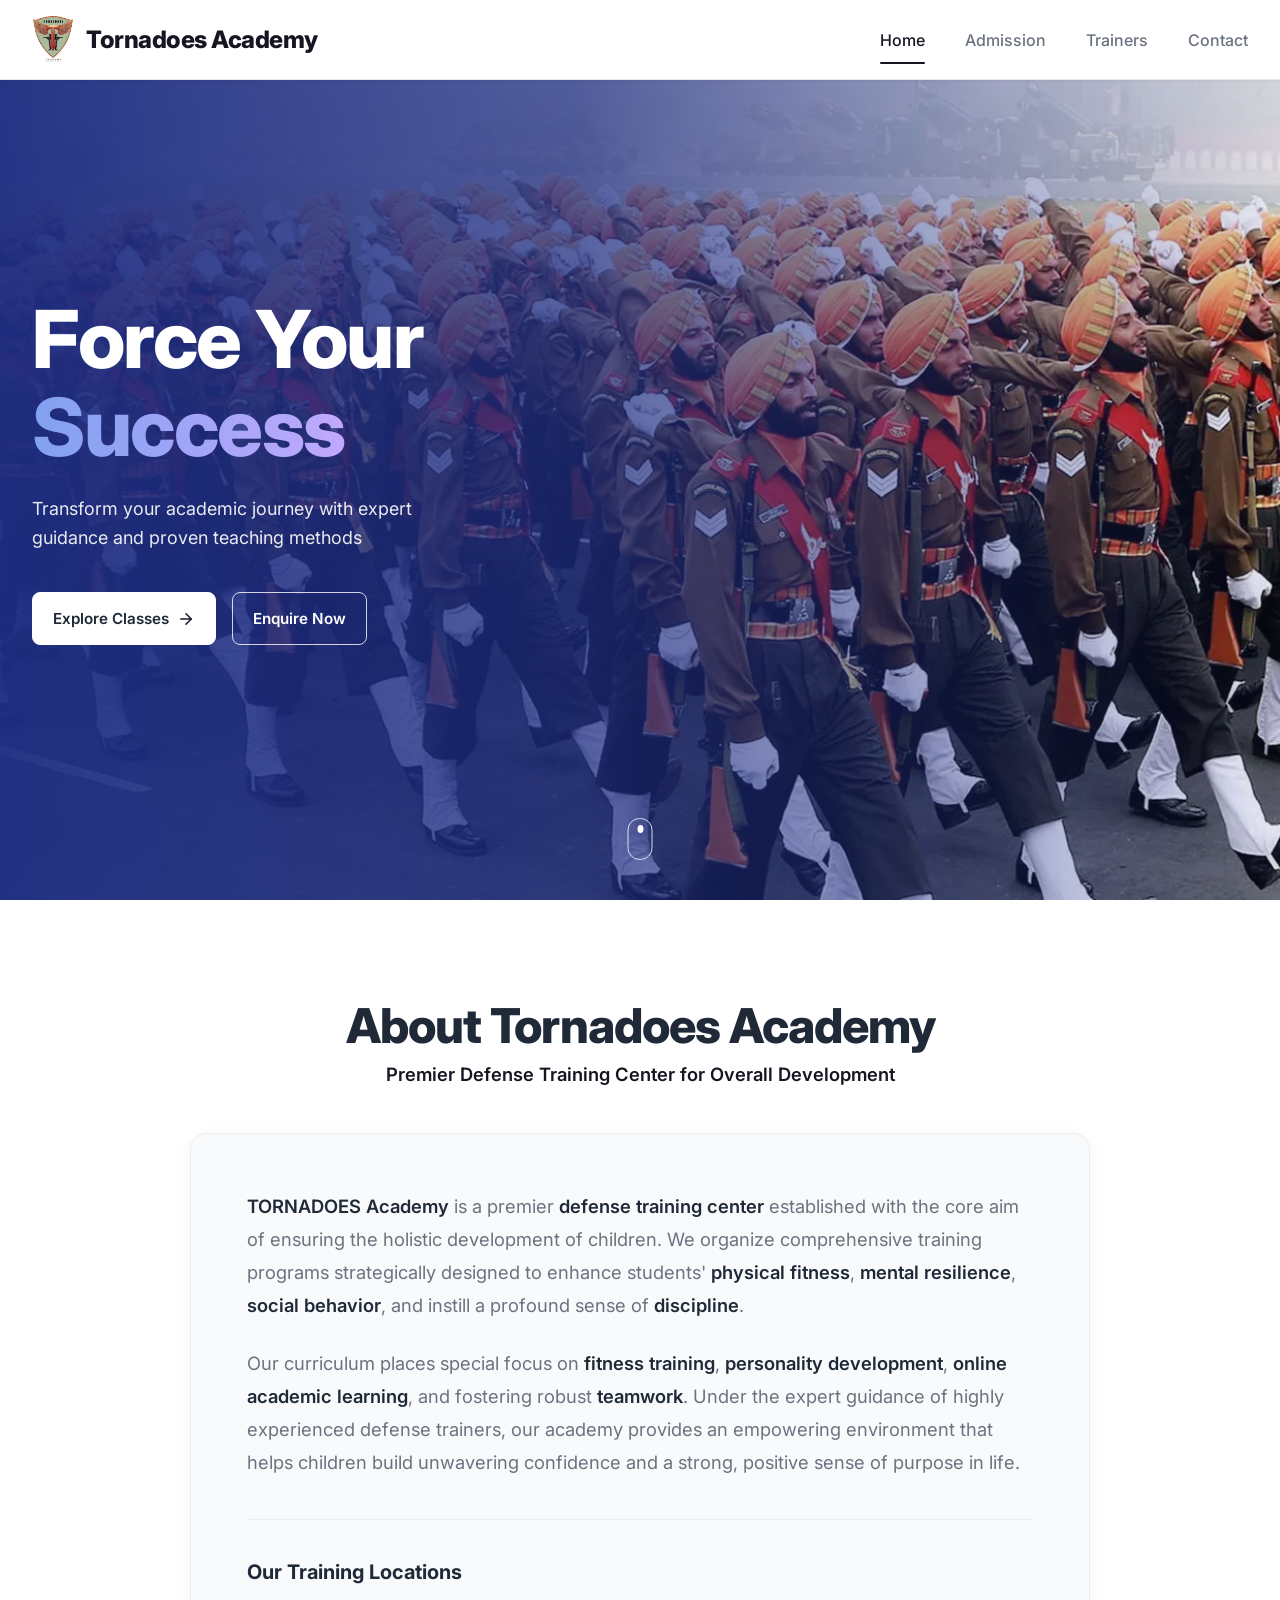
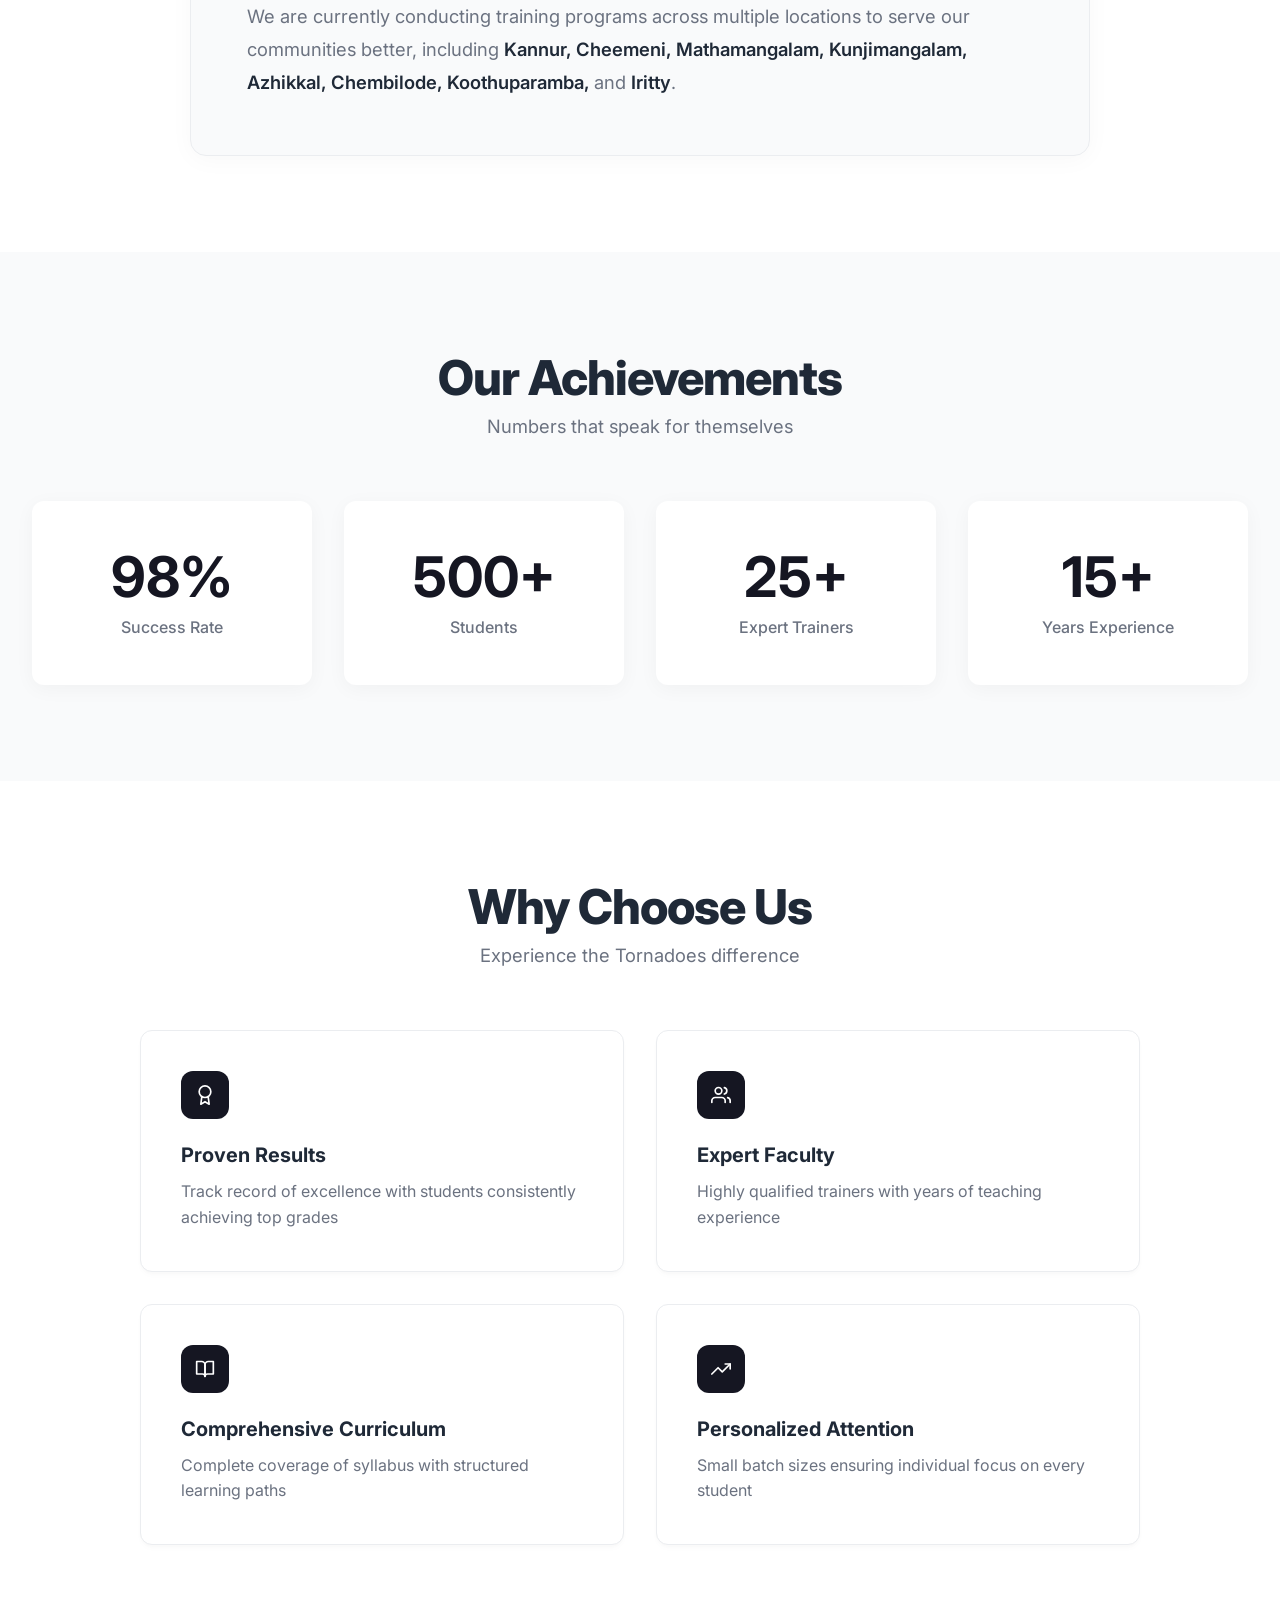
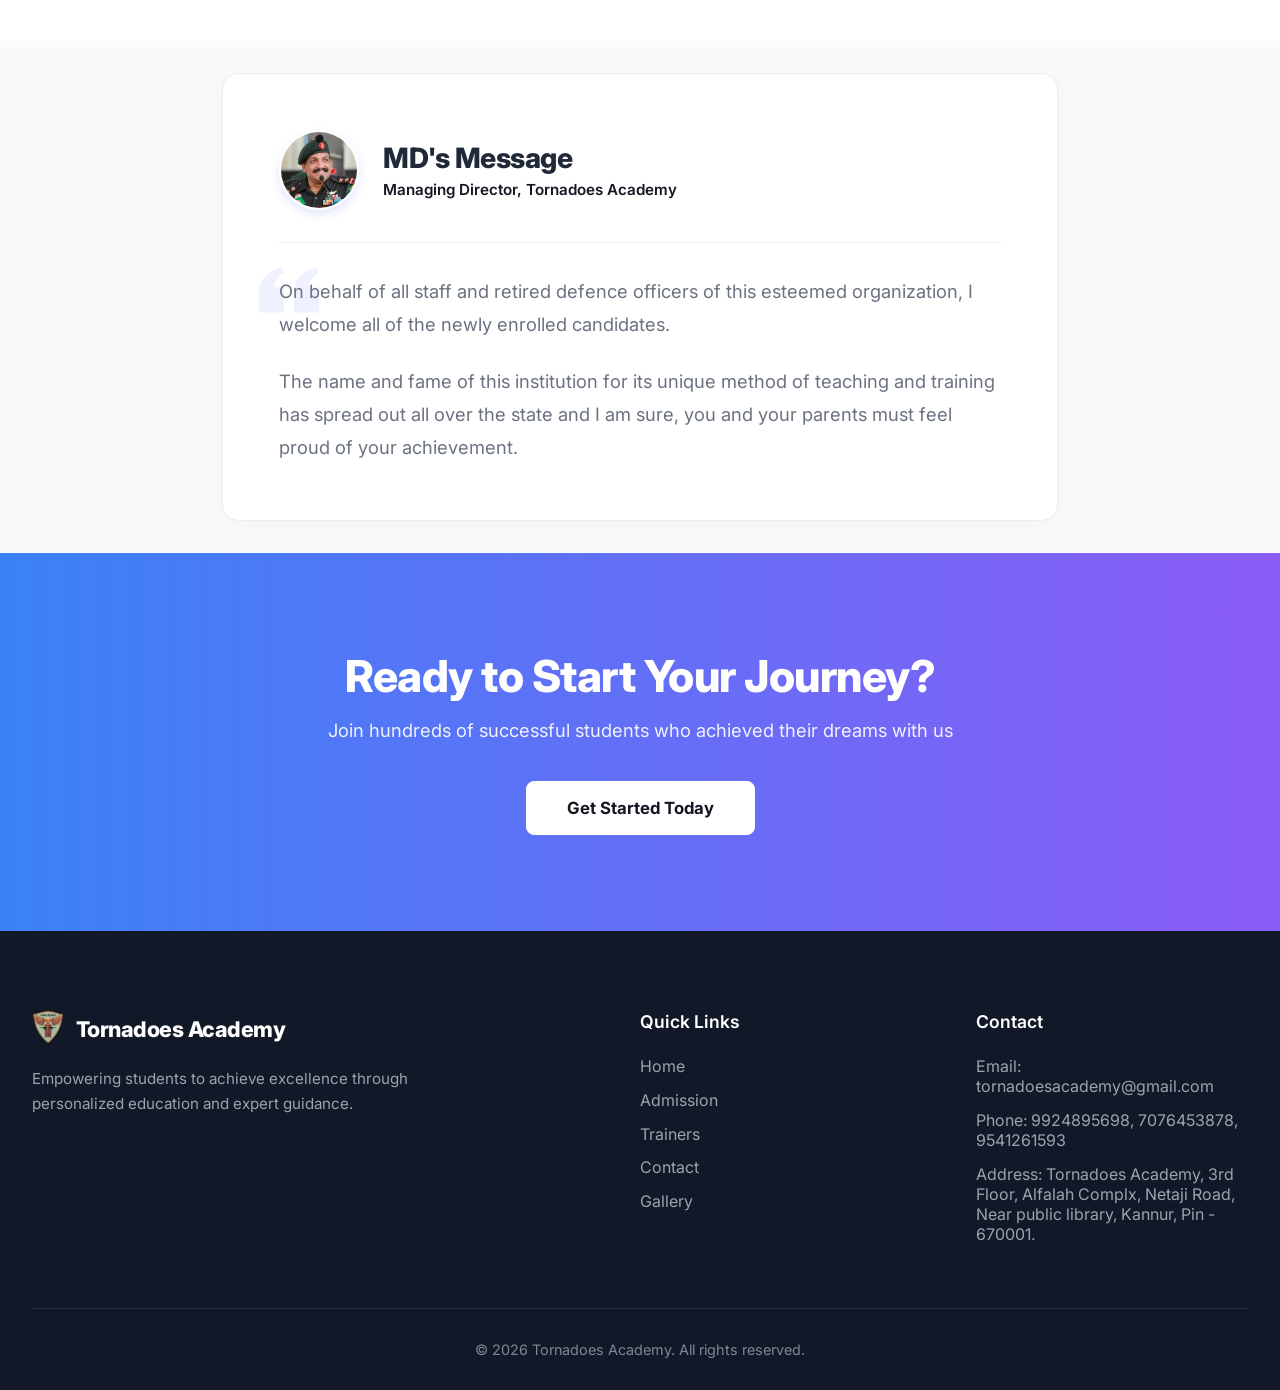
==== commit 98299a89: "Trainers and Admission update" ====
--- a/index.html
+++ b/index.html
@@ -21,7 +21,7 @@
             <!-- Navigation -->
             <nav class="nav-menu">
                 <a href="/" class="nav-link active">Home</a>
-                <a href="/classes.html" class="nav-link">Classes</a>
+                <a href="/admission.html" class="nav-link">Admission</a>
                 <a href="/trainers.html" class="nav-link">Trainers</a>
                 <a href="/contact.html" class="nav-link">Contact</a>
             </nav>
@@ -200,9 +200,10 @@
                     <h4 class="footer-heading">Quick Links</h4>
                     <ul>
                         <li><a href="/">Home</a></li>
-                        <li><a href="/classes.html">Classes</a></li>
+                        <li><a href="/admission.html">Admission</a></li>
                         <li><a href="/trainers.html">Trainers</a></li>
                         <li><a href="/contact.html">Contact</a></li>
+                        <li><a href="/gallery.html">Gallery</a></li>
                     </ul>
                 </div>
 
@@ -210,9 +211,9 @@
                 <div class="footer-contact">
                     <h4 class="footer-heading">Contact</h4>
                     <ul>
-                        <li>Email: info@tornadoes.com</li>
-                        <li>Phone: +1 234 567 890</li>
-                        <li>Address: 123 Education St.</li>
+                        <li>Email: <a href="mailto:tornadoesacademy@gmail.com">tornadoesacademy@gmail.com</a></li>
+                        <li>Phone: <a href="tel:+919924895698">9924895698</a>, <a href="tel:+917076453878">7076453878</a>, <a href="tel:+919541261593">9541261593</a></li>
+                        <li>Address: Tornadoes Academy, 3rd Floor, Alfalah Complx, Netaji Road, Near public library, Kannur, Pin - 670001.</li>
                     </ul>
                 </div>
             </div>
--- a/assets/css/style.css
+++ b/assets/css/style.css
@@ -250,6 +250,10 @@
 }
 
 /* ==================== TRAINER STATS SECTION ==================== */
+.trainer-banner{
+    padding: 12rem 0;
+}
+
 .trainer-stats {
     background: linear-gradient(90deg, #3b82f6, #8b5cf6);
     padding: 4.5rem 0;
@@ -355,7 +359,7 @@
 
 .faculty-image-wrapper {
     position: relative;
-    height: 240px;
+    height: 350px;
     width: 100%;
 }
 
@@ -363,6 +367,7 @@
     width: 100%;
     height: 100%;
     object-fit: cover;
+    object-position: top;
 }
 
 .image-overlay {
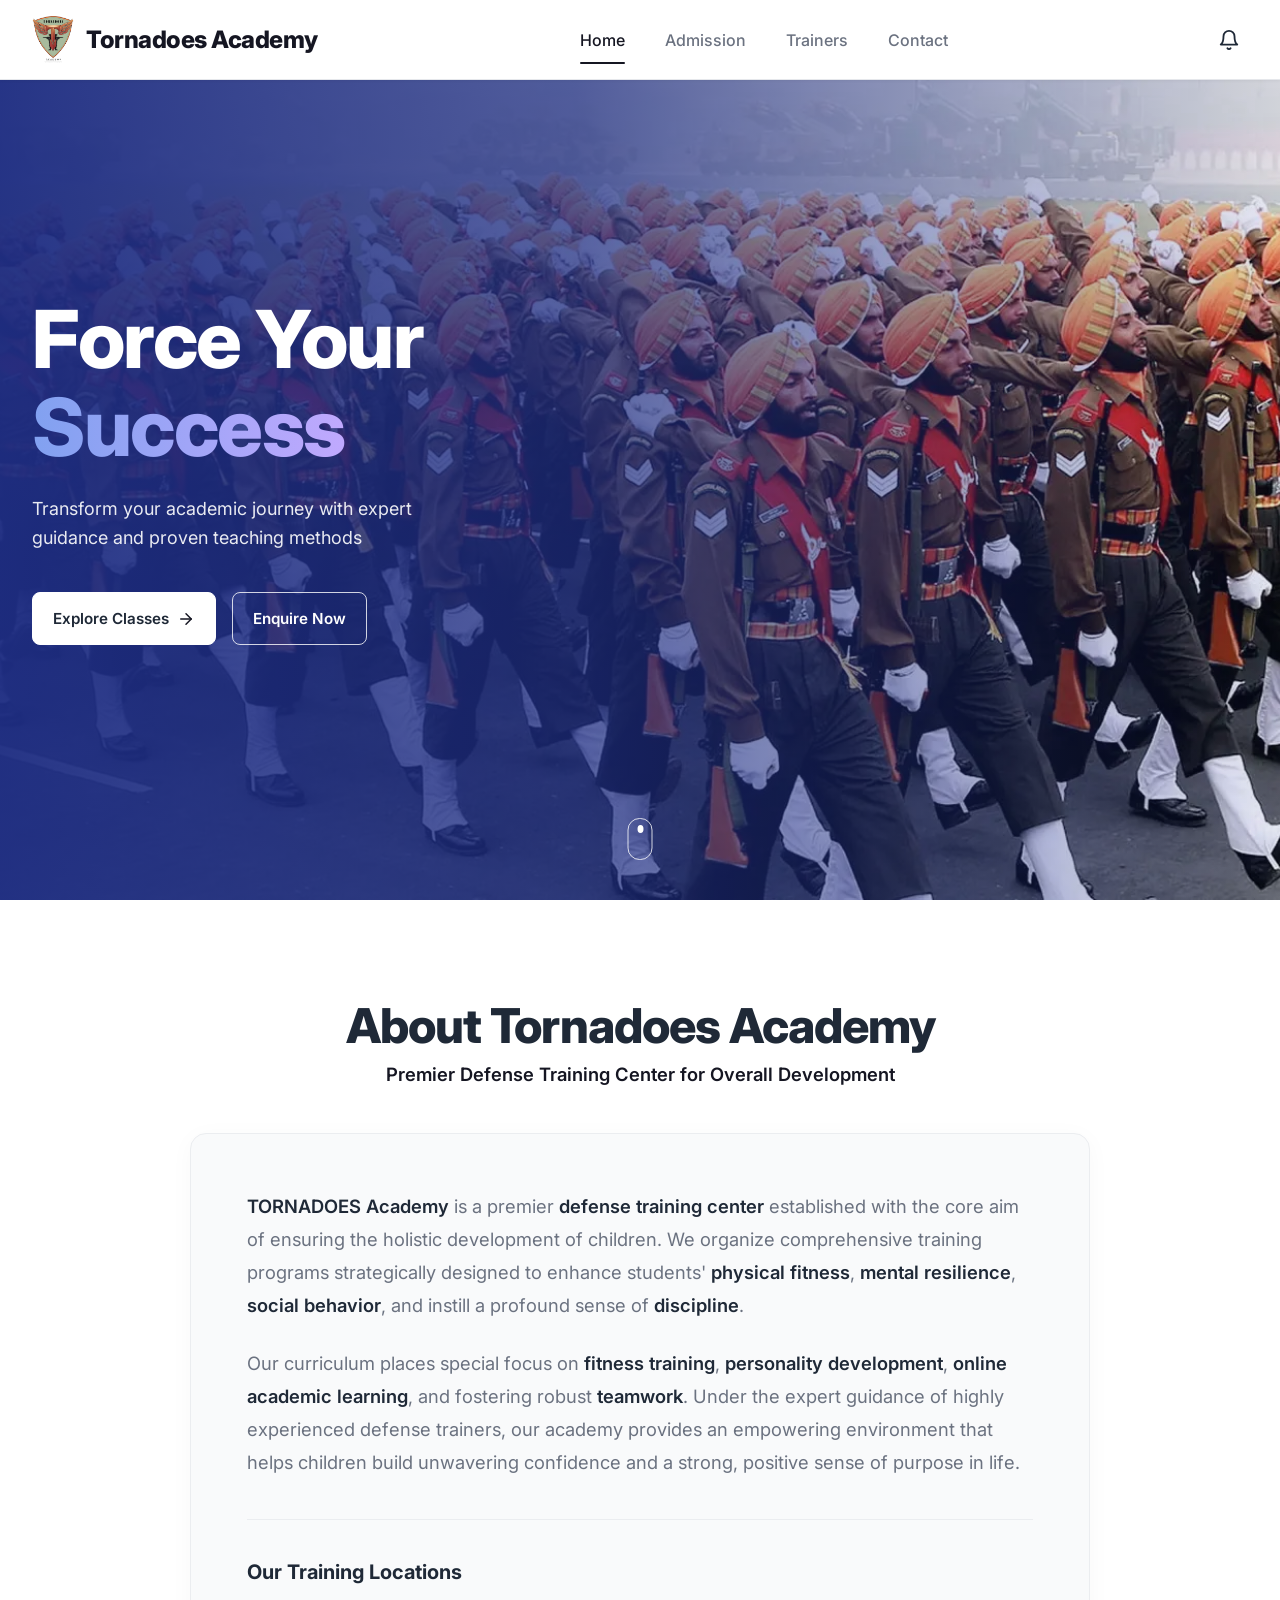
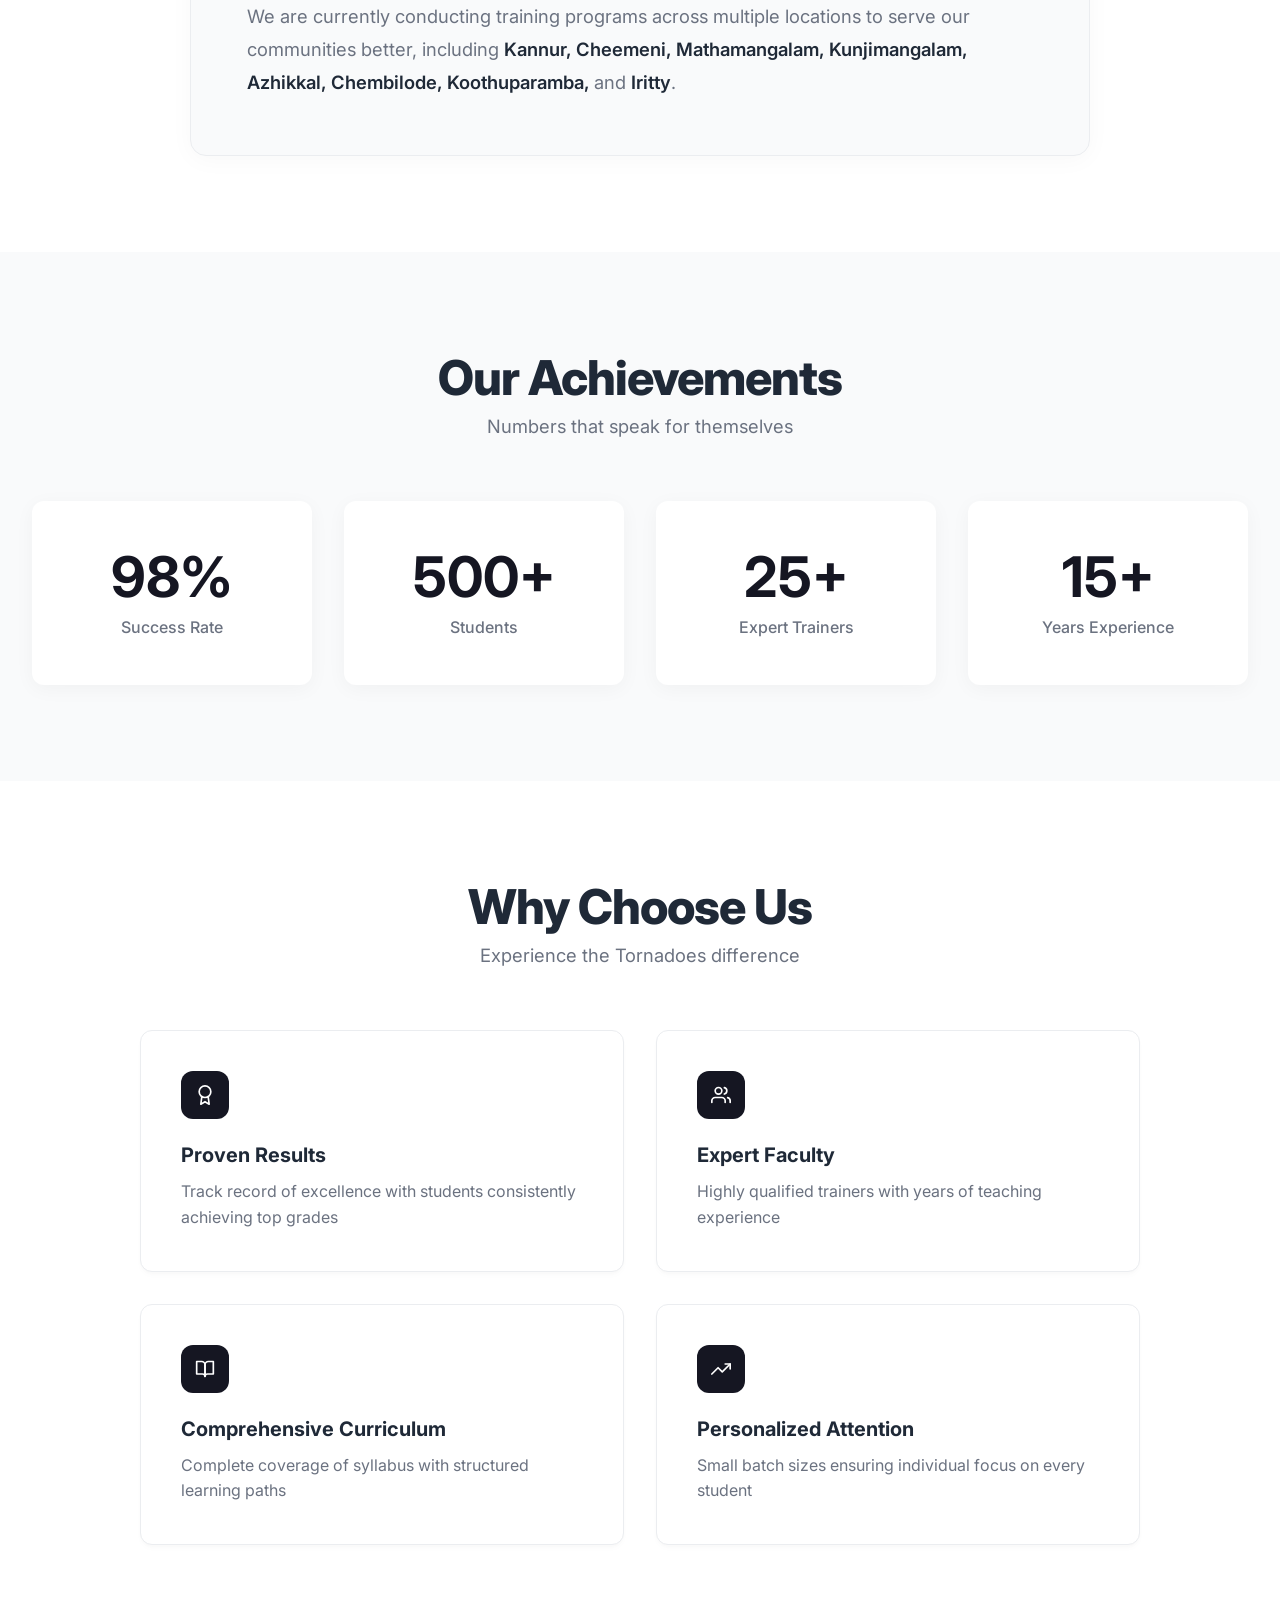
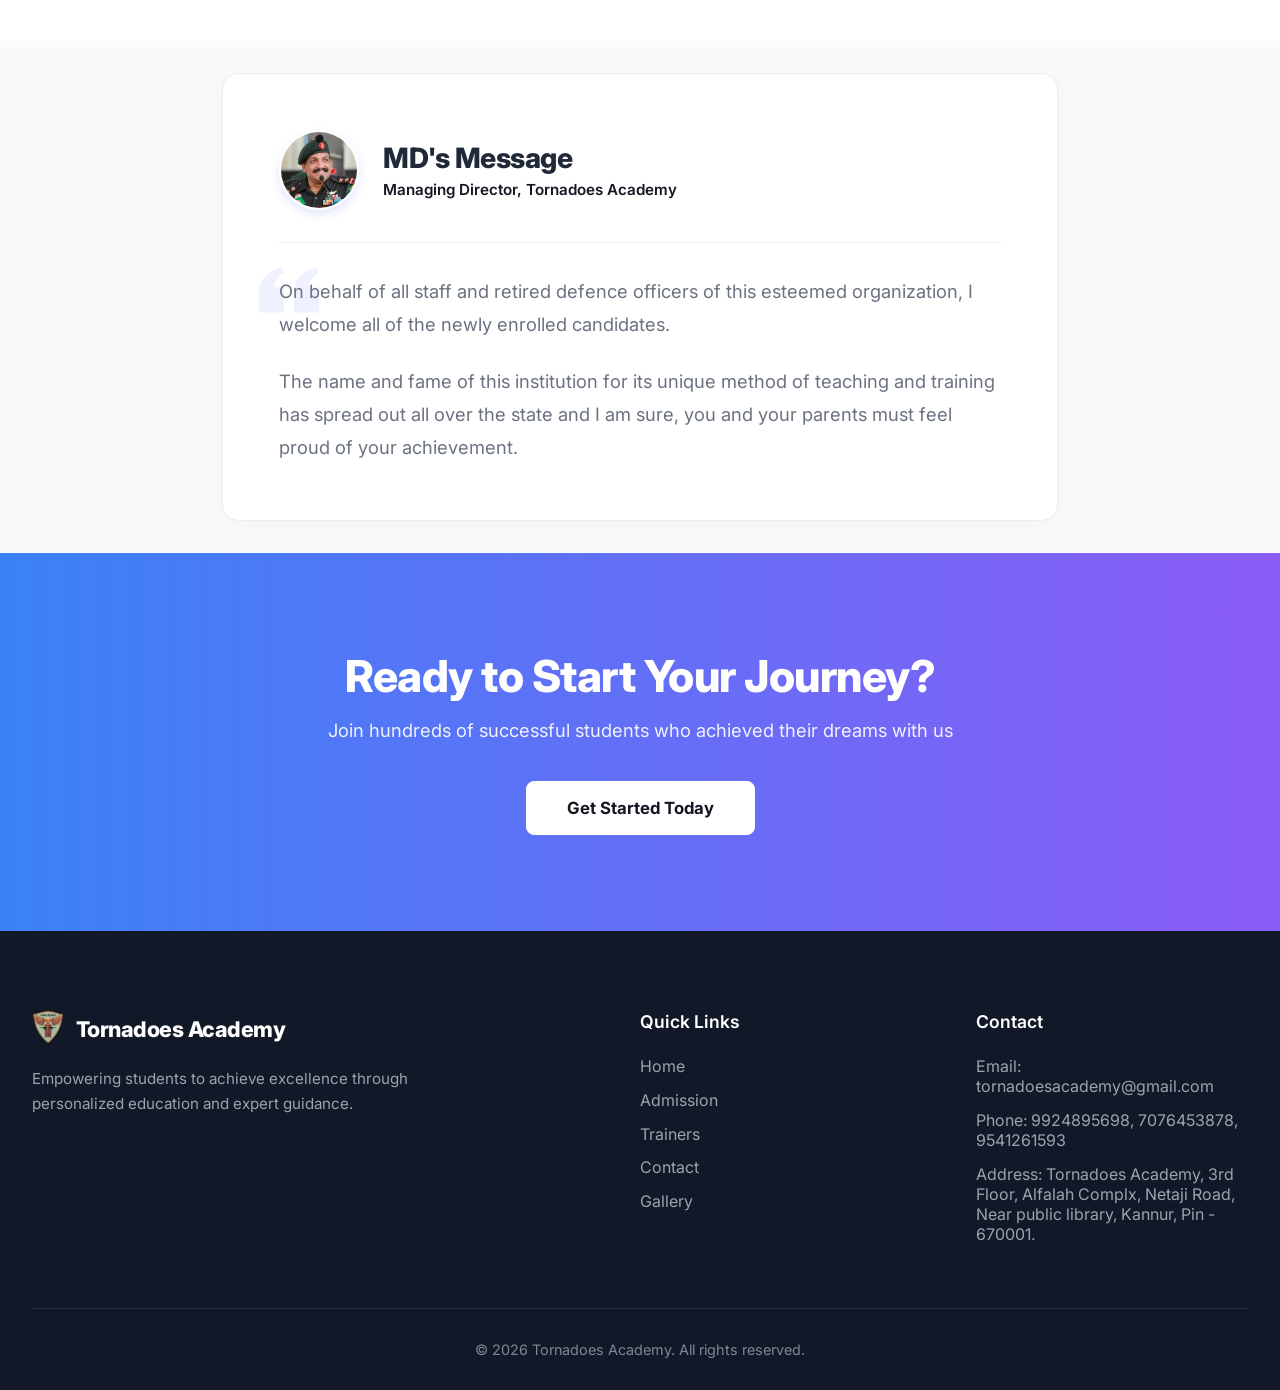
==== commit 577377cf: "contact gallery notification update" ====
--- a/index.html
+++ b/index.html
@@ -13,7 +13,7 @@
     <header class="header">
         <div class="header-container">
             <!-- Logo Section -->
-            <a href="#" class="logo">
+            <a href="/" class="logo">
                 <img src="assets/images/Tornadoes-logo.png" alt="Tornadoes Academy Logo" class="logo-img">
                 <span class="logo-text">Tornadoes Academy</span>
             </a>
@@ -26,10 +26,42 @@
                 <a href="/contact.html" class="nav-link">Contact</a>
             </nav>
 
-            <!-- Mobile Toggle -->
-            <button class="mobile-menu-toggle" aria-label="Toggle Menu">
-                <svg xmlns="http://www.w3.org/2000/svg" width="24" height="24" viewBox="0 0 24 24" fill="none" stroke="currentColor" stroke-width="2" stroke-linecap="round" stroke-linejoin="round" class="icon"><line x1="3" y1="12" x2="21" y2="12"></line><line x1="3" y1="6" x2="21" y2="6"></line><line x1="3" y1="18" x2="21" y2="18"></line></svg>
-            </button>
+            <!-- Header Right Section -->
+            <div class="header-right">
+                <!-- Notification Bell -->
+                <div class="notification-wrapper">
+                    <button class="notification-btn" id="notificationBtn" aria-label="Notifications">
+                        <svg xmlns="http://www.w3.org/2000/svg" width="22" height="22" viewBox="0 0 24 24" fill="none" stroke="currentColor" stroke-width="2" stroke-linecap="round" stroke-linejoin="round"><path d="M18 8A6 6 0 0 0 6 8c0 7-3 9-3 9h18s-3-2-3-9"></path><path d="M13.73 21a2 2 0 0 1-3.46 0"></path></svg>
+                        <span class="notification-dot" id="notificationDot"></span>
+                    </button>
+
+                    <!-- Popup Menu -->
+                    <div class="notification-popup" id="notificationPopup">
+                        <div class="popup-header">
+                            <div class="popup-title-wrapper">
+                                <div class="popup-icon">
+                                    <svg xmlns="http://www.w3.org/2000/svg" width="24" height="24" viewBox="0 0 24 24" fill="none" stroke="currentColor" stroke-width="2" stroke-linecap="round" stroke-linejoin="round"><path d="M14 2H6a2 2 0 0 0-2 2v16a2 2 0 0 0 2 2h12a2 2 0 0 0 2-2V8z"></path><polyline points="14 2 14 8 20 8"></polyline><line x1="16" y1="13" x2="8" y2="13"></line><line x1="16" y1="17" x2="8" y2="17"></line><polyline points="10 9 9 9 8 9"></polyline></svg>
+                                </div>
+                                <div class="popup-header-text">
+                                    <h3 class="popup-title">New Document Available</h3>
+                                    <p class="popup-subtitle">Click download to save this document</p>
+                                </div>
+                            </div>
+                            <button class="popup-close" id="popupClose" aria-label="Close">
+                                <svg xmlns="http://www.w3.org/2000/svg" width="20" height="20" viewBox="0 0 24 24" fill="none" stroke="currentColor" stroke-width="2" stroke-linecap="round" stroke-linejoin="round"><line x1="18" y1="6" x2="6" y2="18"></line><line x1="6" y1="6" x2="18" y2="18"></line></svg>
+                            </button>
+                        </div>
+                        <div class="popup-body" id="notificationList">
+                            <div class="notification-loading">Loading notifications...</div>
+                        </div>
+                    </div>
+                </div>
+
+                <!-- Mobile Toggle -->
+                <button class="mobile-menu-toggle" aria-label="Toggle Menu">
+                    <svg xmlns="http://www.w3.org/2000/svg" width="24" height="24" viewBox="0 0 24 24" fill="none" stroke="currentColor" stroke-width="2" stroke-linecap="round" stroke-linejoin="round" class="icon"><line x1="3" y1="12" x2="21" y2="12"></line><line x1="3" y1="6" x2="21" y2="6"></line><line x1="3" y1="18" x2="21" y2="18"></line></svg>
+                </button>
+            </div>
         </div>
     </header>
     <main>
--- a/assets/css/style.css
+++ b/assets/css/style.css
@@ -434,6 +434,10 @@
 }
 
 /* ==================== COURSES SECTION ==================== */
+.admission-banner{
+    padding: 10rem 0;
+}
+
 .courses-section {
     padding: 4rem 0 6rem;
     background-color: #ffffff;
@@ -1235,6 +1239,331 @@
     color: white; /* Keep white on hover */
 }
 
+/* ==================== CONTACT CARDS SECTION ==================== */
+.contact-cards-section {
+    padding: 6rem 0;
+    background-color: #f9fafb;
+}
+
+.contact-cards-container {
+    max-width: 1280px;
+    margin: 0 auto;
+    padding: 0 2rem;
+}
+
+.contact-cards-grid {
+    display: grid;
+    grid-template-columns: repeat(4, 1fr);
+    gap: 2rem;
+}
+
+.contact-info-card {
+    background-color: #ffffff;
+    border-radius: 12px;
+    padding: 2.5rem 2rem;
+    box-shadow: 0 4px 20px rgba(0, 0, 0, 0.05);
+    border: 1px solid #ebedf0;
+    transition: transform 0.3s ease, box-shadow 0.3s ease;
+}
+
+.contact-info-card:hover {
+    transform: translateY(-5px);
+    box-shadow: 0 10px 25px rgba(0, 0, 0, 0.08);
+}
+
+.info-icon-wrapper {
+    width: 48px;
+    height: 48px;
+    background-color: #3b4bf9; /* Primary blue */
+    border-radius: 12px;
+    display: flex;
+    align-items: center;
+    justify-content: center;
+    margin-bottom: 1.5rem;
+}
+
+.info-icon-wrapper svg {
+    color: white;
+}
+
+.contact-info-card h3 {
+    font-size: 1.25rem;
+    font-weight: 800;
+    color: var(--text-dark);
+    margin-bottom: 1rem;
+}
+
+.contact-info-card p {
+    font-size: 0.95rem;
+    color: var(--text-light);
+    line-height: 1.6;
+    margin-bottom: 0.25rem;
+}
+
+.contact-info-card a {
+    display: block;
+    color: var(--text-light);
+    transition: color 0.2s ease;
+}
+
+.contact-info-card a:hover {
+    color: var(--primary-color);
+}
+
+/* ==================== CONTACT MAIN SECTION ==================== */
+.contact-main-section {
+    padding: 0 0 6rem 0;
+    background-color: #f9fafb;
+}
+
+.contact-main-container {
+    max-width: 1280px;
+    margin: 0 auto;
+    padding: 0 2rem;
+}
+
+.contact-layout {
+    display: grid;
+    grid-template-columns: 3fr 2fr;
+    gap: 2.5rem;
+}
+
+/* Contact Form */
+.contact-form-wrapper {
+    background-color: #ffffff;
+    border-radius: 12px;
+    padding: 3rem;
+    box-shadow: 0 4px 20px rgba(0, 0, 0, 0.05);
+    border: 1px solid #ebedf0;
+}
+
+.contact-form-wrapper h2 {
+    font-size: 1.75rem;
+    font-weight: 800;
+    color: var(--text-dark);
+    margin-bottom: 0.5rem;
+}
+
+.form-subtitle {
+    color: var(--text-light);
+    margin-bottom: 2.5rem;
+    font-size: 0.95rem;
+}
+
+.enquiry-form {
+    display: flex;
+    flex-direction: column;
+    gap: 1.5rem;
+}
+
+.form-row {
+    display: grid;
+    grid-template-columns: 1fr 1fr;
+    gap: 1.5rem;
+}
+
+.form-group {
+    display: flex;
+    flex-direction: column;
+    gap: 0.5rem;
+}
+
+.form-group label {
+    font-size: 0.85rem;
+    font-weight: 600;
+    color: var(--text-dark);
+}
+
+.form-group input,
+.form-group textarea,
+.form-group select {
+    padding: 0.85rem 1rem;
+    border: 1px solid #e5e7eb;
+    border-radius: 8px;
+    font-family: inherit;
+    font-size: 0.95rem;
+    color: var(--text-dark);
+    transition: all 0.2s ease;
+    background-color: #ffffff;
+}
+
+.form-group input:focus,
+.form-group textarea:focus,
+.form-group select:focus {
+    outline: none;
+    border-color: #3b82f6;
+    box-shadow: 0 0 0 3px rgba(59, 130, 246, 0.1);
+}
+
+.form-group textarea {
+    resize: vertical;
+    min-height: 120px;
+}
+
+.submit-btn {
+    width: 100%;
+    margin-top: 1rem;
+    display: flex;
+    justify-content: center;
+    gap: 0.5rem;
+    padding: 1.1rem;
+    font-size: 1rem;
+}
+
+.submit-btn:disabled {
+    opacity: 0.7;
+    cursor: not-allowed;
+}
+
+.form-message {
+    margin-top: 1rem;
+    padding: 1rem;
+    border-radius: 8px;
+    font-size: 0.9rem;
+    font-weight: 500;
+    display: none;
+}
+
+.form-message.success {
+    display: block;
+    background-color: #dcfce7;
+    color: #166534;
+    border: 1px solid #bbf7d0;
+}
+
+.form-message.error {
+    display: block;
+    background-color: #fee2e2;
+    color: #991b1b;
+    border: 1px solid #fecaca;
+}
+
+/* Sidebar */
+.contact-sidebar {
+    display: flex;
+    flex-direction: column;
+    gap: 2.5rem;
+}
+
+.map-wrapper {
+    height: 300px;
+    border-radius: 12px;
+    overflow: hidden;
+    box-shadow: 0 4px 20px rgba(0, 0, 0, 0.05);
+    border: 1px solid #ebedf0;
+    background-color: #e5e7eb;
+}
+
+.why-choose-wrapper {
+    background: linear-gradient(135deg, #3b82f6, #8b5cf6);
+    border-radius: 12px;
+    padding: 2.5rem;
+    color: white;
+    box-shadow: 0 10px 25px rgba(59, 130, 246, 0.2);
+}
+
+.why-choose-wrapper h3 {
+    font-size: 1.35rem;
+    font-weight: 800;
+    margin-bottom: 1.5rem;
+}
+
+.why-choose-list {
+    list-style: none;
+    display: flex;
+    flex-direction: column;
+    gap: 1.25rem;
+}
+
+.why-choose-list li {
+    display: flex;
+    align-items: flex-start;
+    gap: 1rem;
+    font-size: 0.95rem;
+    font-weight: 500;
+    line-height: 1.5;
+}
+
+.why-choose-list li svg {
+    flex-shrink: 0;
+    margin-top: 0.15rem;
+    color: rgba(255, 255, 255, 0.9);
+    background-color: rgba(255, 255, 255, 0.2);
+    border-radius: 50%;
+    padding: 2px;
+    width: 20px;
+    height: 20px;
+}
+
+/* ==================== GALLERY SECTION ==================== */
+.gallery-section {
+    padding: 6rem 0;
+    background-color: #f9fafb;
+}
+
+.gallery-container {
+    max-width: 1280px;
+    margin: 0 auto;
+    padding: 0 2rem;
+}
+
+.gallery-grid {
+    display: grid;
+    grid-template-columns: repeat(auto-fill, minmax(300px, 1fr));
+    gap: 2rem;
+}
+
+.gallery-card {
+    background-color: #ffffff;
+    border-radius: 12px;
+    overflow: hidden;
+    box-shadow: 0 4px 15px rgba(0, 0, 0, 0.05);
+    border: 1px solid #ebedf0;
+    transition: transform 0.3s ease, box-shadow 0.3s ease;
+    display: flex;
+    flex-direction: column;
+}
+
+.gallery-card:hover {
+    transform: translateY(-5px);
+    box-shadow: 0 10px 25px rgba(0, 0, 0, 0.08);
+}
+
+.gallery-image {
+    width: 100%;
+    aspect-ratio: 1 / 1;
+    overflow: hidden;
+}
+
+.gallery-image img {
+    width: 100%;
+    height: 100%;
+    object-fit: cover;
+    transition: transform 0.5s ease;
+}
+
+.gallery-card:hover .gallery-image img {
+    transform: scale(1.05);
+}
+
+.gallery-info {
+    padding: 1.5rem;
+    background-color: #ffffff;
+}
+
+.gallery-info h3 {
+    font-size: 1.15rem;
+    font-weight: 700;
+    color: var(--text-dark);
+    margin-bottom: 0.25rem;
+}
+
+.gallery-info p {
+    font-size: 0.85rem;
+    font-weight: 500;
+    color: #2563eb; /* Blue text for the post */
+}
+
 /* ==================== FOOTER SECTION ==================== */
 .footer {
     background-color: #111827; /* very dark slate base */
@@ -1314,6 +1643,295 @@
     text-align: center;
     font-size: 0.9rem;
     color: rgba(156, 163, 175, 0.8);
+}
+
+/* ==================== NOTIFICATIONS ==================== */
+.header-right {
+    display: flex;
+    align-items: center;
+    gap: 1.5rem;
+}
+
+.notification-wrapper {
+    position: relative;
+    display: flex;
+    align-items: center;
+}
+
+.notification-btn {
+    background: none;
+    border: none;
+    color: var(--text-dark);
+    cursor: pointer;
+    position: relative;
+    padding: 0.5rem;
+    display: flex;
+    align-items: center;
+    justify-content: center;
+    transition: color 0.2s ease;
+}
+
+.notification-btn:hover {
+    color: var(--primary-color);
+}
+
+.notification-dot {
+    position: absolute;
+    top: 5px;
+    right: 6px;
+    width: 8px;
+    height: 8px;
+    background-color: #ef4444; /* red-500 */
+    border-radius: 50%;
+    box-shadow: 0 0 0 2px var(--bg-white);
+    display: none; /* hidden by default, shown if notifications exist */
+}
+
+.notification-dot.active {
+    display: block;
+    animation: pulse-red 2s infinite;
+}
+
+@keyframes pulse-red {
+    0% {
+        box-shadow: 0 0 0 0 rgba(239, 68, 68, 0.7);
+    }
+    70% {
+        box-shadow: 0 0 0 6px rgba(239, 68, 68, 0);
+    }
+    100% {
+        box-shadow: 0 0 0 0 rgba(239, 68, 68, 0);
+    }
+}
+
+/* Notification Popup */
+.notification-popup {
+    position: absolute;
+    top: 100%;
+    right: 0;
+    width: 380px;
+    background-color: #ffffff;
+    border-radius: 12px;
+    box-shadow: 0 10px 40px rgba(0, 0, 0, 0.15);
+    border: 1px solid #e5e7eb;
+    margin-top: 1rem;
+    overflow: hidden;
+    z-index: 1000;
+    opacity: 0;
+    visibility: hidden;
+    transform: translateY(-10px);
+    transition: all 0.3s cubic-bezier(0.16, 1, 0.3, 1);
+}
+
+.notification-popup.active {
+    opacity: 1;
+    visibility: visible;
+    transform: translateY(0);
+}
+
+.popup-header {
+    background-color: #1d4ed8; /* Blue matching image */
+    color: white;
+    padding: 1.25rem 1.5rem;
+    display: flex;
+    justify-content: space-between;
+    align-items: flex-start;
+}
+
+.popup-title-wrapper {
+    display: flex;
+    align-items: center;
+    gap: 1rem;
+}
+
+.popup-icon {
+    width: 44px;
+    height: 44px;
+    background-color: rgba(255, 255, 255, 0.2);
+    border-radius: 50%;
+    display: flex;
+    align-items: center;
+    justify-content: center;
+    flex-shrink: 0;
+}
+
+.popup-icon svg {
+    color: white;
+}
+
+.popup-header-text {
+    display: flex;
+    flex-direction: column;
+}
+
+.popup-title {
+    font-size: 1.15rem;
+    font-weight: 700;
+    margin-bottom: 0.15rem;
+}
+
+.popup-subtitle {
+    font-size: 0.85rem;
+    color: rgba(255, 255, 255, 0.9);
+}
+
+.popup-close {
+    background: none;
+    border: none;
+    color: rgba(255, 255, 255, 0.8);
+    cursor: pointer;
+    padding: 0.25rem;
+    display: flex;
+    align-items: center;
+    justify-content: center;
+    transition: color 0.2s ease;
+}
+
+.popup-close:hover {
+    color: white;
+}
+
+.popup-body {
+    max-height: 350px;
+    overflow-y: auto;
+    padding: 1rem;
+    background-color: #ffffff;
+}
+
+.notification-loading {
+    padding: 2rem;
+    text-align: center;
+    color: var(--text-light);
+    font-size: 0.9rem;
+}
+
+.notification-empty {
+    padding: 2rem;
+    text-align: center;
+    color: var(--text-light);
+    font-size: 0.95rem;
+}
+
+/* Attachment Item */
+.attachment-item {
+    display: flex;
+    align-items: center;
+    justify-content: space-between;
+    padding: 1rem;
+    background-color: #ffffff;
+    border-radius: 8px;
+    margin-bottom: 0.5rem;
+    transition: background-color 0.2s ease;
+}
+
+.attachment-item:last-child {
+    margin-bottom: 0;
+}
+
+.attachment-item:hover {
+    background-color: #f9fafb;
+}
+
+.attachment-info {
+    display: flex;
+    align-items: center;
+    gap: 1rem;
+    flex: 1;
+    min-width: 0; /* for text truncation */
+}
+
+.attachment-icon {
+    width: 40px;
+    height: 40px;
+    background-color: #fef2f2; /* Light red */
+    color: #ef4444; /* Red */
+    border-radius: 8px;
+    display: flex;
+    align-items: center;
+    justify-content: center;
+    flex-shrink: 0;
+}
+
+.attachment-details {
+    display: flex;
+    flex-direction: column;
+    overflow: hidden;
+}
+
+.attachment-name {
+    font-size: 0.95rem;
+    font-weight: 600;
+    color: var(--text-dark);
+    margin-bottom: 0.15rem;
+    white-space: nowrap;
+    overflow: hidden;
+    text-overflow: ellipsis;
+}
+
+.attachment-meta {
+    font-size: 0.8rem;
+    color: var(--text-light);
+}
+
+.btn-download {
+    display: inline-flex;
+    align-items: center;
+    gap: 0.5rem;
+    background-color: #2563eb; /* Blue button */
+    color: white;
+    padding: 0.5rem 1rem;
+    border-radius: 6px;
+    font-size: 0.85rem;
+    font-weight: 600;
+    transition: background-color 0.2s ease;
+    flex-shrink: 0;
+    margin-left: 1rem;
+}
+
+.btn-download:hover {
+    background-color: #1d4ed8;
+    color: white;
+}
+
+.popup-footer {
+    padding: 1rem 1.5rem;
+    border-top: 1px solid #f3f4f6;
+    background-color: #f9fafb;
+}
+
+.btn-gallery {
+    display: flex;
+    align-items: center;
+    justify-content: center;
+    gap: 0.5rem;
+    background-color: #16a34a; /* Green */
+    color: white;
+    width: 100%;
+    padding: 0.75rem;
+    border-radius: 6px;
+    font-weight: 600;
+    font-size: 0.95rem;
+    transition: background-color 0.2s ease;
+}
+
+.btn-gallery:hover {
+    background-color: #15803d;
+    color: white;
+}
+
+/* Responsive adjustments for popup */
+@media (max-width: 480px) {
+    .notification-popup {
+        width: 100vw;
+        position: fixed;
+        top: var(--header-height);
+        left: 0;
+        right: 0;
+        border-radius: 0;
+        margin-top: 0;
+        border-left: none;
+        border-right: none;
+    }
 }
 
 /* Mobile Menu Toggle (hidden on desktop) */
@@ -1393,6 +2011,12 @@
     .faculty-grid {
         grid-template-columns: repeat(2, 1fr);
     }
+    .contact-cards-grid {
+        grid-template-columns: repeat(2, 1fr);
+    }
+    .contact-layout {
+        grid-template-columns: 1fr;
+    }
 }
 
 @media (max-width: 600px) {
@@ -1437,4 +2061,13 @@
     .faculty-grid {
         grid-template-columns: 1fr;
     }
-}
+    .contact-cards-grid {
+        grid-template-columns: 1fr;
+    }
+    .contact-form-wrapper {
+        padding: 2rem 1.5rem;
+    }
+    .form-row {
+        grid-template-columns: 1fr;
+    }
+}
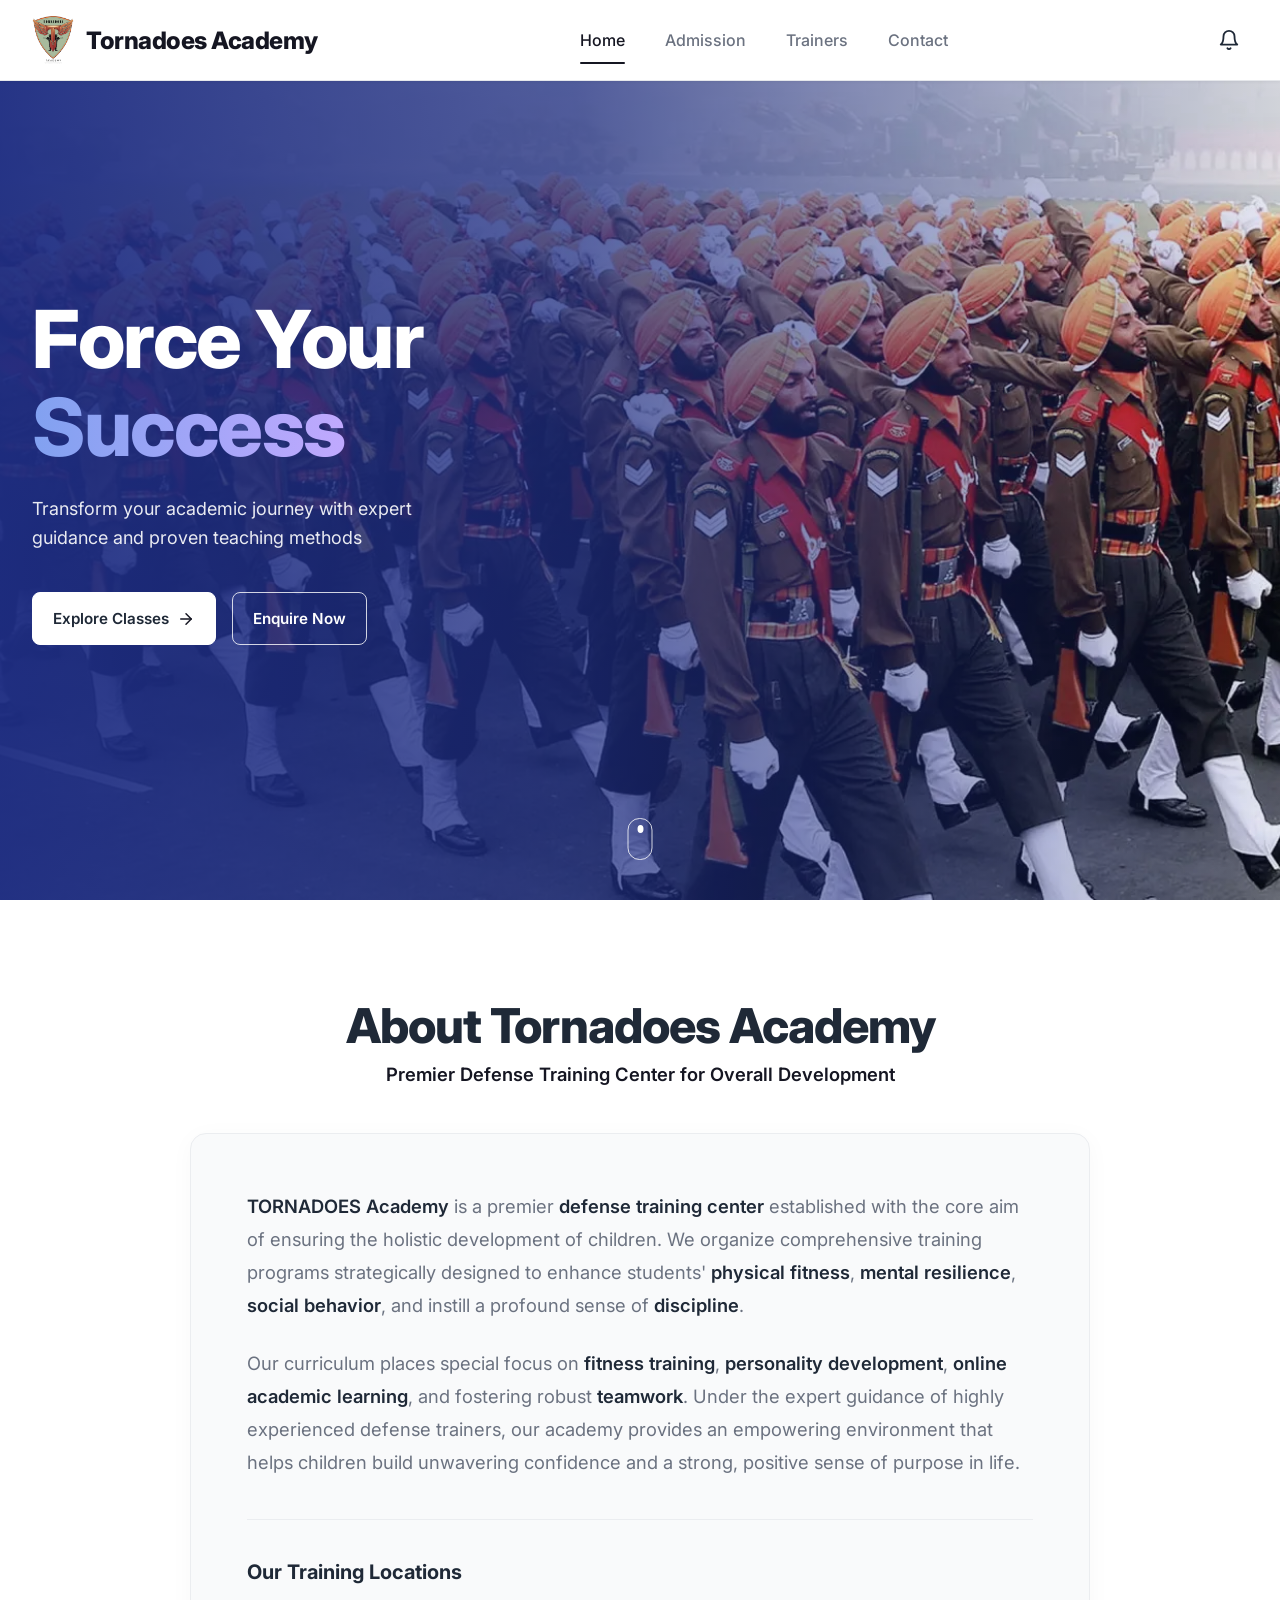
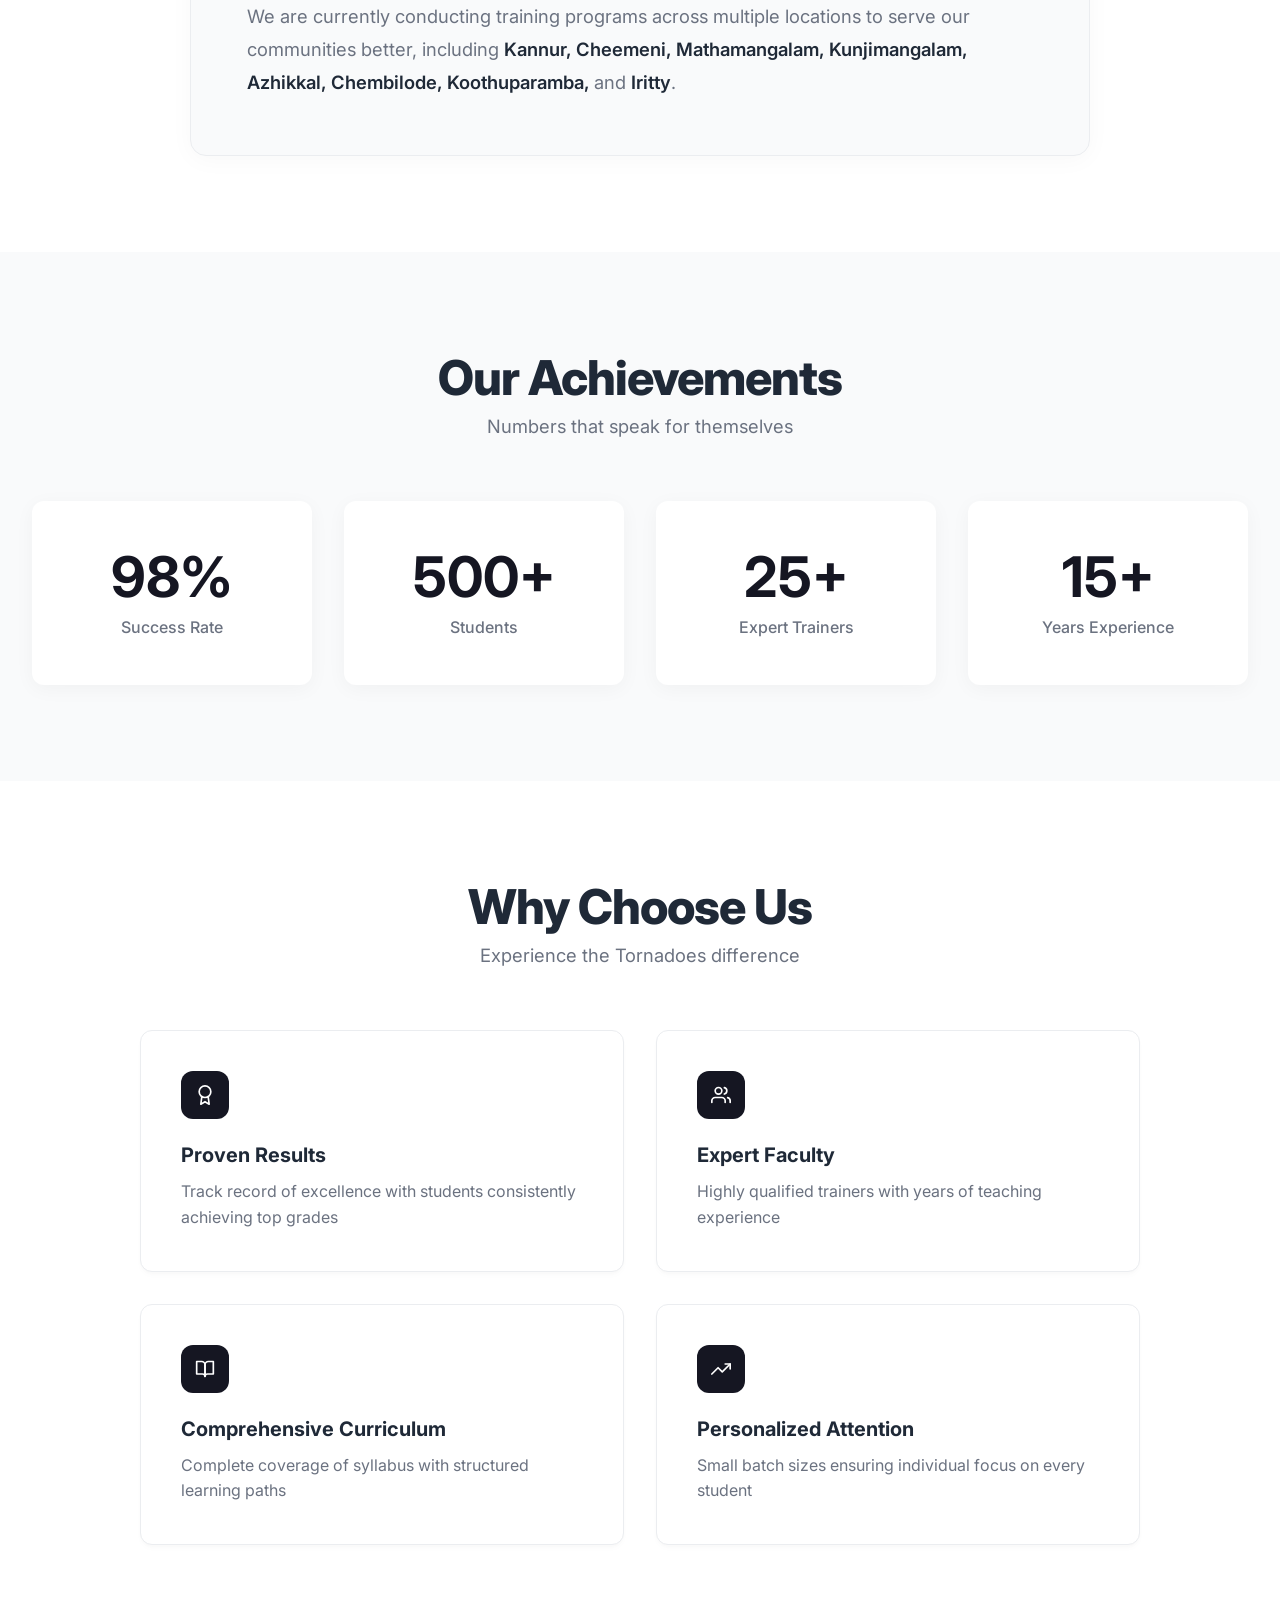
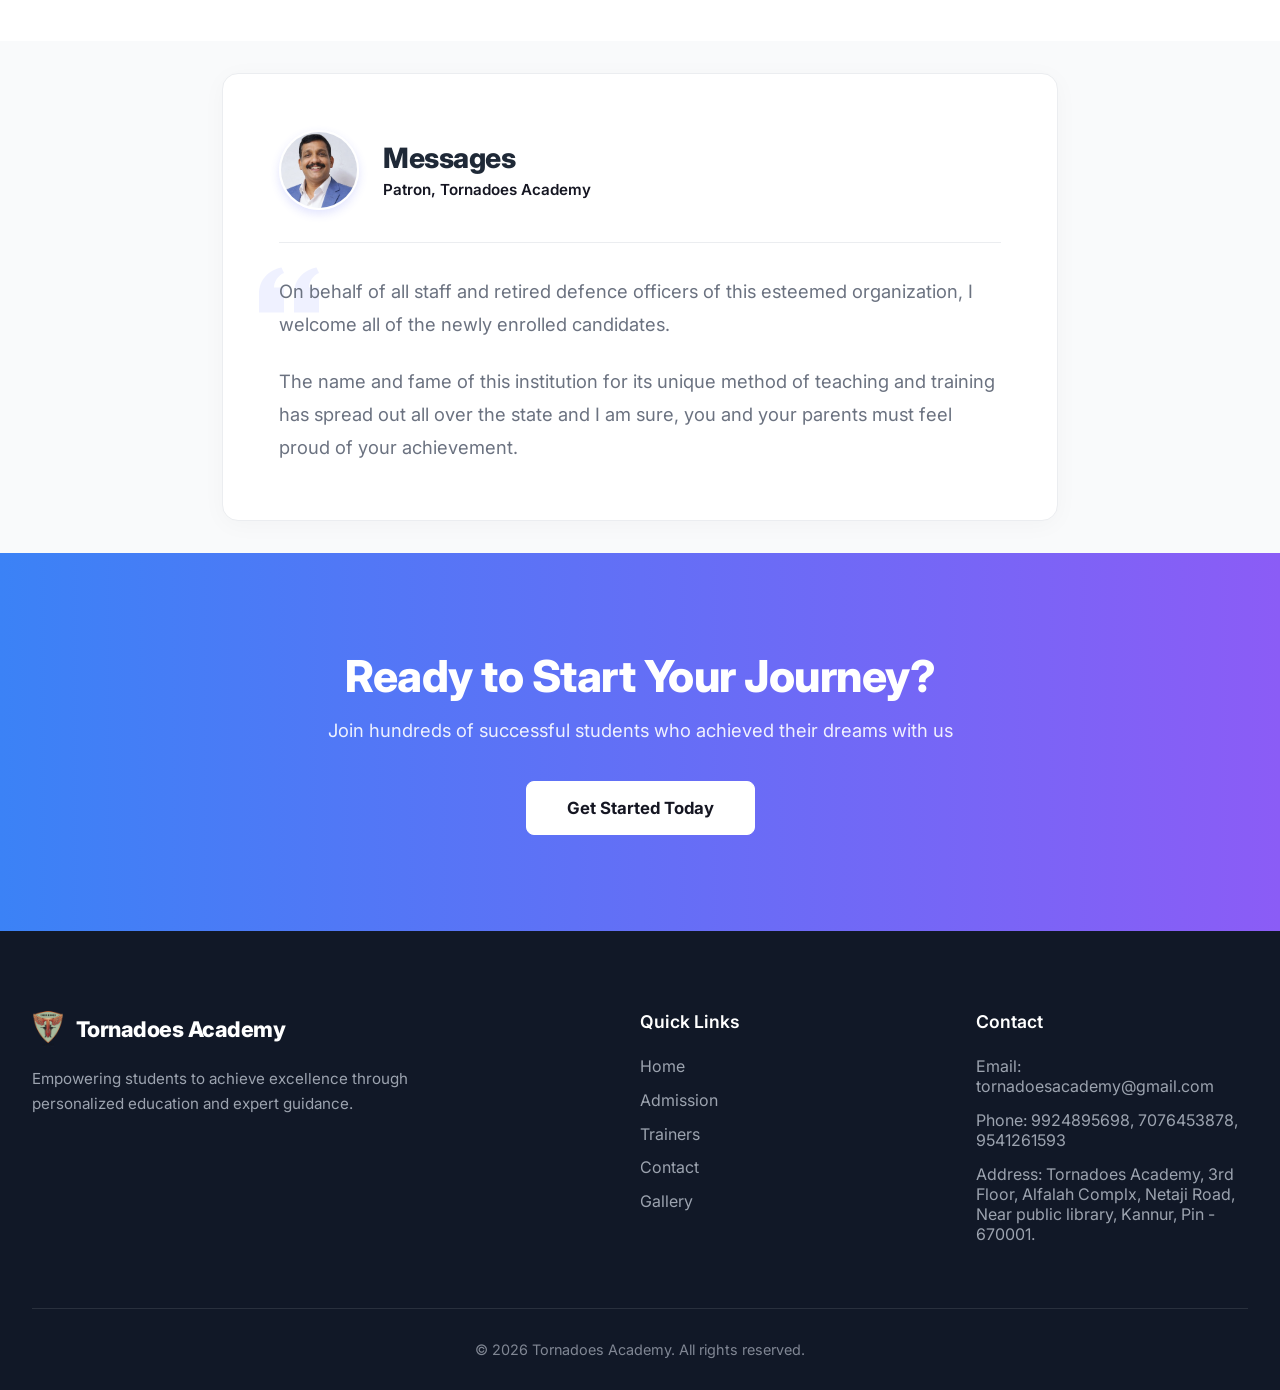
==== commit a32924ff: "small updates" ====
--- a/index.html
+++ b/index.html
@@ -11,6 +11,14 @@
 </head>
 <body>
     <header class="header">
+        <!-- News Ticker -->
+        <div class="news-ticker" id="newsTicker">
+            <div class="ticker-wrap">
+                <div class="ticker-move" id="tickerMove">
+                    <!-- News items populated by JS -->
+                </div>
+            </div>
+        </div>
         <div class="header-container">
             <!-- Logo Section -->
             <a href="/" class="logo">
@@ -78,11 +86,11 @@
                         guidance and proven teaching methods
                     </p>
                     <div class="hero-actions">
-                        <a href="#" class="btn btn-white">
+                        <a href="/admission.html" class="btn btn-white">
                             Explore Classes
                             <svg xmlns="http://www.w3.org/2000/svg" width="18" height="18" viewBox="0 0 24 24" fill="none" stroke="currentColor" stroke-width="2" stroke-linecap="round" stroke-linejoin="round" class="icon"><path d="M5 12h14"/><path d="m12 5 7 7-7 7"/></svg>
                         </a>
-                        <a href="#" class="btn btn-outline-white">Enquire Now</a>
+                        <a href="/contact.html" class="btn btn-outline-white">Enquire Now</a>
                     </div>
                 </div>
             </div>
@@ -189,10 +197,10 @@
             <div class="md-container">
                 <div class="md-card">
                     <div class="md-header">
-                        <img src="assets/images/manesh.webp" alt="Managing Director" class="md-avatar">
+                        <img src="assets/images/manesh.webp" alt="Patron" class="md-avatar">
                         <div class="md-title">
-                            <h2>MD's Message</h2>
-                            <span>Managing Director, Tornadoes Academy</span>
+                            <h2>Messages</h2>
+                            <span>Patron, Tornadoes Academy</span>
                         </div>
                     </div>
                     <div class="md-content">
@@ -209,7 +217,7 @@
             <div class="cta-container">
                 <h2>Ready to Start Your Journey?</h2>
                 <p>Join hundreds of successful students who achieved their dreams with us</p>
-                <a href="#" class="btn btn-white cta-btn">Get Started Today</a>
+                <a href="/admission.html" class="btn btn-white cta-btn">Get Started Today</a>
             </div>
         </section>
     </main>
--- a/assets/css/style.css
+++ b/assets/css/style.css
@@ -35,7 +35,8 @@
     top: 0;
     left: 0;
     width: 100%;
-    height: var(--header-height);
+    display: flex;
+    flex-direction: column;
     background-color: var(--bg-white);
     box-shadow: 0 1px 3px rgba(0, 0, 0, 0.05); /* Subtle shadow like in the image */
     z-index: 1000;
@@ -46,10 +47,65 @@
     max-width: 1280px;
     margin: 0 auto;
     padding: 0 2rem;
-    height: 100%;
+    height: 80px;
+    width: 100%;
     display: flex;
     align-items: center;
     justify-content: space-between;
+}
+
+/* News Ticker */
+.news-ticker {
+    background-color: #262ddc; /* Bright red for attention */
+    color: #ffffff;
+    width: 100%;
+    height: 40px;
+    overflow: hidden;
+    position: relative;
+    display: none; /* Hidden by default, shown by JS */
+    align-items: center;
+    font-size: 0.95rem;
+    font-weight: 600;
+    border-bottom: 1px solid #262ddc;
+}
+
+.ticker-wrap {
+    width: 100%;
+    overflow: hidden;
+    white-space: nowrap;
+    padding: 10px 0px;
+}
+
+.ticker-move {
+    display: inline-block;
+    white-space: nowrap;
+    padding-left: 100%;
+    animation: ticker 25s linear infinite;
+}
+
+.ticker-move:hover {
+    animation-play-state: paused;
+}
+
+.ticker-item {
+    display: inline-block;
+    padding: 0 2rem;
+}
+
+.ticker-item .job-title {
+    color: #fde047; /* Yellow to highlight title */
+    margin-right: 0.5rem;
+    text-transform: uppercase;
+    letter-spacing: 0.5px;
+}
+
+.ticker-item .description {
+    color: #ffffff;
+}
+
+@keyframes ticker {
+    0% { transform: translate3d(0, 0, 0); }
+    100% { transform: translate3d(-100%, 0, 0); }
 }
 
 /* Logo */
@@ -1496,6 +1552,10 @@
 }
 
 /* ==================== GALLERY SECTION ==================== */
+.gallery-banner{
+    padding: 4rem 0;
+}
+
 .gallery-section {
     padding: 6rem 0;
     background-color: #f9fafb;
@@ -1505,6 +1565,50 @@
     max-width: 1280px;
     margin: 0 auto;
     padding: 0 2rem;
+}
+
+.gallery-tabs {
+    display: flex;
+    justify-content: center;
+    gap: 1rem;
+    margin-bottom: 3rem;
+}
+
+.tab-btn {
+    padding: 0.75rem 2rem;
+    font-size: 1rem;
+    font-weight: 600;
+    color: var(--text-dark);
+    background-color: transparent;
+    border: 2px solid var(--border-color);
+    border-radius: 8px;
+    cursor: pointer;
+    transition: all 0.3s ease;
+}
+
+.tab-btn:hover {
+    border-color: var(--primary-color);
+    color: var(--primary-color);
+}
+
+.tab-btn.active {
+    background-color: var(--primary-color);
+    color: #ffffff;
+    border-color: var(--primary-color);
+}
+
+.tab-content {
+    display: none;
+    animation: fadeIn 0.5s ease;
+}
+
+.tab-content.active {
+    display: block;
+}
+
+@keyframes fadeIn {
+    from { opacity: 0; transform: translateY(10px); }
+    to { opacity: 1; transform: translateY(0); }
 }
 
 .gallery-grid {
